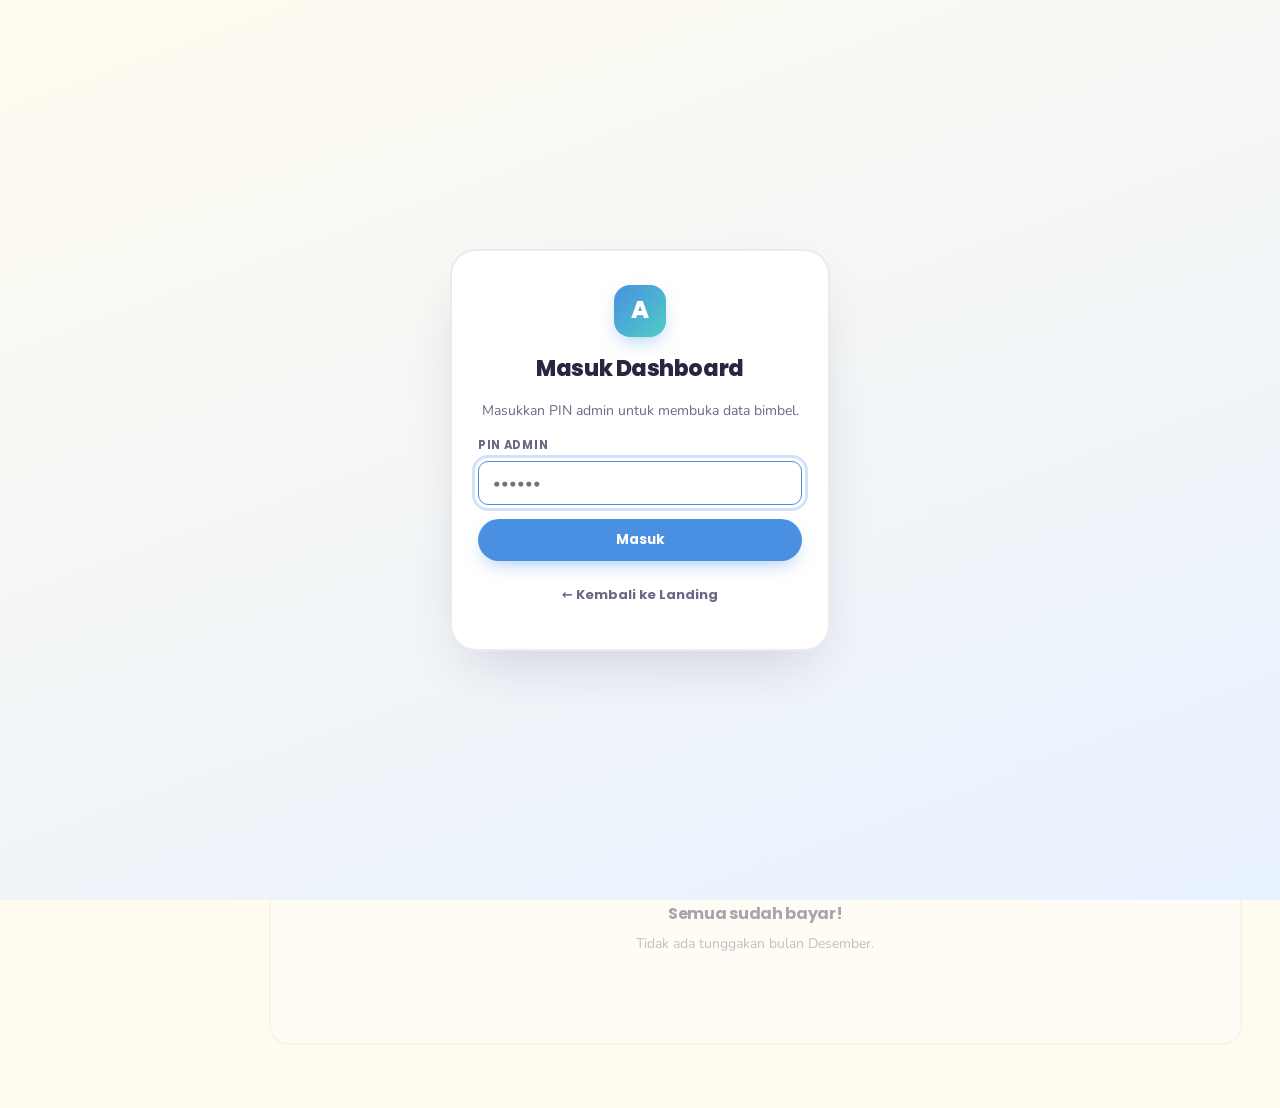
==== dashboard.html @ 41d369d8 "Add files via upload" ====
<!DOCTYPE html>
<html lang="id">
<head>
<meta charset="UTF-8">
<meta name="viewport" content="width=device-width, initial-scale=1.0, viewport-fit=cover">
<meta name="theme-color" content="#FFFBEF">
<title>Dashboard — Alief Bimbel</title>
<link rel="preconnect" href="https://fonts.googleapis.com">
<link rel="preconnect" href="https://fonts.gstatic.com" crossorigin>
<link href="https://fonts.googleapis.com/css2?family=Poppins:wght@500;600;700;800&family=Nunito:wght@400;500;600;700;800&display=swap" rel="stylesheet">
<style>
*{margin:0;padding:0;box-sizing:border-box}
:root{
  --bg:#FFFBEF;--ink:#2A2540;--muted:#6E6685;--line:rgba(42,37,64,.09);
  --blue:#4A90E2;--blue-deep:#2563EB;--blue-soft:#DBEAFE;
  --yellow:#FFC93C;--yellow-soft:#FFF3C4;
  --coral:#FF7A7A;--coral-soft:#FFE0E0;
  --mint:#4ECDC4;--mint-soft:#D4F5F1;
  --lavender:#B8A4E8;--lavender-soft:#EDE5FB;
  --danger:#E53E3E;--danger-soft:#FED7D7;
  --heading:'Poppins',system-ui,sans-serif;--body:'Nunito',system-ui,sans-serif;
  --shadow-sm:0 2px 8px rgba(42,37,64,.05);
  --shadow-md:0 8px 24px -8px rgba(42,37,64,.12);
  --shadow-lg:0 24px 60px -20px rgba(42,37,64,.2);
  --ease:cubic-bezier(.34,1.56,.64,1);
}
html,body{height:100%}
body{
  background:var(--bg);color:var(--ink);
  font-family:var(--body);font-size:15px;line-height:1.6;
  -webkit-font-smoothing:antialiased;
}
h1,h2,h3,h4{font-family:var(--heading);letter-spacing:-.02em}
button{font-family:inherit;cursor:pointer;border:none;background:none;color:inherit}
input,select,textarea{font-family:inherit}

/* ===== LAYOUT ===== */
.app{display:grid;grid-template-columns:240px 1fr;min-height:100vh}

/* ===== SIDEBAR ===== */
.sidebar{
  background:#fff;border-right:1px solid var(--line);
  padding:24px 0;position:sticky;top:0;height:100vh;overflow-y:auto;
  display:flex;flex-direction:column;
}
.sb-brand{
  padding:0 20px 24px;border-bottom:1px solid var(--line);margin-bottom:16px;
  display:flex;align-items:center;gap:10px;
}
.sb-logo{
  width:36px;height:36px;border-radius:12px;
  background:linear-gradient(135deg,var(--blue),var(--mint));
  color:#fff;display:grid;place-items:center;
  font-family:var(--heading);font-weight:800;font-size:18px;
  box-shadow:0 8px 20px -6px rgba(74,144,226,.5);
}
.sb-brand-text{font-family:var(--heading);font-weight:800;font-size:16px}
.sb-brand-sub{font-size:11.5px;color:var(--muted);font-weight:600;margin-top:2px}
.sb-nav{flex:1;padding:0 12px}
.sb-link{
  display:flex;align-items:center;gap:12px;
  padding:11px 14px;border-radius:12px;
  font-family:var(--heading);font-weight:600;font-size:14px;
  color:var(--muted);margin-bottom:4px;
  transition:background .2s, color .2s, transform .2s var(--ease);
}
.sb-link:hover{background:var(--blue-soft);color:var(--blue-deep);transform:translateX(2px)}
.sb-link.on{background:var(--blue);color:#fff;box-shadow:0 8px 20px -8px rgba(74,144,226,.6)}
.sb-link .ic{font-size:18px;width:22px;text-align:center}
.sb-footer{padding:16px 20px 0;border-top:1px solid var(--line);margin-top:16px}
.sb-back{
  display:flex;align-items:center;gap:8px;
  font-family:var(--heading);font-weight:700;font-size:13px;
  color:var(--muted);padding:10px 12px;border-radius:10px;
  transition:background .2s, color .2s;
}
.sb-back:hover{background:var(--coral-soft);color:var(--coral)}

/* ===== MAIN ===== */
.main{padding:28px 32px;max-width:1400px}
.topbar{
  display:flex;justify-content:space-between;align-items:flex-start;
  gap:20px;margin-bottom:28px;flex-wrap:wrap;
}
.topbar h1{
  font-family:var(--heading);font-weight:800;
  font-size:26px;letter-spacing:-.03em;margin-bottom:4px;
}
.topbar .sub{color:var(--muted);font-size:14px;font-weight:600}
.topbar-actions{display:flex;gap:10px;flex-wrap:wrap}

/* ===== BUTTONS ===== */
.btn{
  display:inline-flex;align-items:center;gap:8px;
  padding:11px 20px;border-radius:100px;
  font-family:var(--heading);font-size:13.5px;font-weight:700;
  transition:transform .25s var(--ease), box-shadow .25s, background .2s;
  white-space:nowrap;
}
.btn-primary{background:var(--blue);color:#fff;box-shadow:0 8px 20px -8px rgba(74,144,226,.6)}
.btn-primary:hover{transform:translate3d(0,-2px,0);box-shadow:0 14px 28px -12px rgba(74,144,226,.7)}
.btn-yellow{background:var(--yellow);color:var(--ink);box-shadow:0 8px 20px -8px rgba(255,201,60,.6)}
.btn-yellow:hover{transform:translate3d(0,-2px,0)}
.btn-ghost{background:#fff;color:var(--ink);border:1.5px solid var(--line)}
.btn-ghost:hover{border-color:var(--blue);color:var(--blue-deep)}
.btn-danger{background:#fff;color:var(--danger);border:1.5px solid var(--danger-soft)}
.btn-danger:hover{background:var(--danger);color:#fff;border-color:var(--danger)}
.btn-sm{padding:7px 14px;font-size:12.5px;border-radius:100px}

/* ===== STAT CARDS ===== */
.stats{
  display:grid;grid-template-columns:repeat(4,1fr);gap:16px;
  margin-bottom:28px;
}
.stat{
  background:#fff;border:2px solid var(--line);
  border-radius:20px;padding:20px 22px;
  transition:transform .3s var(--ease), box-shadow .3s, border-color .3s;
  position:relative;overflow:hidden;
}
.stat:hover{transform:translateY(-4px);box-shadow:var(--shadow-md)}
.stat:nth-child(1):hover{border-color:var(--blue)}
.stat:nth-child(2):hover{border-color:var(--yellow)}
.stat:nth-child(3):hover{border-color:var(--mint)}
.stat:nth-child(4):hover{border-color:var(--coral)}
.stat .lbl{
  font-family:var(--heading);font-size:11.5px;font-weight:700;
  letter-spacing:.08em;text-transform:uppercase;
  color:var(--muted);margin-bottom:8px;
}
.stat .val{
  font-family:var(--heading);font-weight:800;
  font-size:30px;letter-spacing:-.03em;line-height:1;
  color:var(--ink);
}
.stat .val small{font-size:14px;font-weight:700;color:var(--muted);margin-left:2px}
.stat .ic{
  position:absolute;top:16px;right:18px;
  width:38px;height:38px;border-radius:12px;
  display:grid;place-items:center;font-size:18px;
}
.stat:nth-child(1) .ic{background:var(--blue-soft);color:var(--blue-deep)}
.stat:nth-child(2) .ic{background:var(--yellow-soft);color:#7A5A00}
.stat:nth-child(3) .ic{background:var(--mint-soft);color:#0F766E}
.stat:nth-child(4) .ic{background:var(--coral-soft);color:#B22B2B}

/* ===== PANEL ===== */
.panel{
  background:#fff;border:2px solid var(--line);
  border-radius:20px;padding:24px;
  margin-bottom:24px;
}
.panel-head{
  display:flex;justify-content:space-between;align-items:center;
  gap:16px;margin-bottom:20px;flex-wrap:wrap;
}
.panel-head h2{
  font-family:var(--heading);font-weight:800;
  font-size:18px;letter-spacing:-.02em;
}
.panel-head .sub{font-size:13.5px;color:var(--muted);margin-top:2px;font-weight:600}

/* ===== TABLE ===== */
.tbl{width:100%;border-collapse:collapse;font-size:14px}
.tbl th{
  text-align:left;font-family:var(--heading);font-weight:700;
  font-size:11.5px;letter-spacing:.08em;text-transform:uppercase;
  color:var(--muted);padding:12px 12px;border-bottom:2px solid var(--line);
  white-space:nowrap;
}
.tbl td{
  padding:14px 12px;border-bottom:1px solid var(--line);
  vertical-align:middle;
}
.tbl tr:last-child td{border-bottom:0}
.tbl tr:hover td{background:rgba(74,144,226,.03)}
.tbl .name{font-family:var(--heading);font-weight:700}
.tbl .meta{font-size:12.5px;color:var(--muted);margin-top:2px;font-weight:600}

/* ===== BADGE ===== */
.badge{
  display:inline-flex;align-items:center;gap:5px;
  padding:4px 11px;border-radius:100px;
  font-family:var(--heading);font-size:11px;font-weight:700;
  letter-spacing:.03em;
}
.badge-green{background:#DCFCE7;color:#166534}
.badge-red{background:var(--danger-soft);color:#991B1B}
.badge-yellow{background:var(--yellow-soft);color:#7A5A00}
.badge-blue{background:var(--blue-soft);color:var(--blue-deep)}
.badge-gray{background:#F1F5F9;color:#475569}

/* ===== FORM ===== */
.form-row{
  display:grid;grid-template-columns:repeat(2,1fr);gap:16px;
  margin-bottom:16px;
}
.form-row.full{grid-template-columns:1fr}
.form-row.three{grid-template-columns:repeat(3,1fr)}
.field{display:flex;flex-direction:column;gap:6px}
.field label{
  font-family:var(--heading);font-size:11.5px;font-weight:700;
  letter-spacing:.06em;text-transform:uppercase;color:var(--muted);
}
.field input,.field select,.field textarea{
  padding:11px 14px;border:1.5px solid var(--line);border-radius:10px;
  background:var(--bg);color:var(--ink);font-size:14.5px;
  outline:none;transition:border-color .2s, background .2s;
}
.field input:focus,.field select:focus,.field textarea:focus{
  border-color:var(--blue);background:#fff;
}
.field textarea{min-height:70px;resize:vertical;line-height:1.55}

.form-actions{
  display:flex;gap:10px;justify-content:flex-end;
  padding-top:16px;border-top:1px solid var(--line);margin-top:8px;
}

/* ===== EMPTY ===== */
.empty{
  text-align:center;padding:48px 20px;color:var(--muted);
}
.empty .ic{font-size:48px;margin-bottom:12px;opacity:.5}
.empty h3{font-family:var(--heading);font-size:16px;color:var(--ink);margin-bottom:6px}
.empty p{font-size:14px;margin-bottom:16px}

/* ===== MODAL ===== */
.modal-ov{
  position:fixed;inset:0;z-index:100;
  background:rgba(42,37,64,.5);backdrop-filter:blur(6px);
  display:none;align-items:center;justify-content:center;
  padding:20px;overflow-y:auto;
}
.modal-ov.show{display:flex}
.modal{
  background:#fff;border-radius:24px;padding:32px;
  max-width:560px;width:100%;max-height:90vh;overflow-y:auto;
  box-shadow:var(--shadow-lg);
  animation:modalIn .35s var(--ease);
  position:relative;
}
@keyframes modalIn{
  from{opacity:0;transform:translateY(20px) scale(.97)}
  to{opacity:1;transform:translateY(0) scale(1)}
}
.modal-close{
  position:absolute;top:16px;right:16px;
  width:36px;height:36px;border-radius:50%;
  background:var(--bg);color:var(--ink);
  display:grid;place-items:center;font-size:16px;
  transition:background .2s, transform .25s var(--ease);
}
.modal-close:hover{background:var(--coral-soft);color:var(--coral);transform:rotate(90deg)}
.modal h2{
  font-family:var(--heading);font-weight:800;
  font-size:22px;letter-spacing:-.02em;margin-bottom:6px;
}
.modal .sub{color:var(--muted);font-size:14px;margin-bottom:22px}

/* ===== TOAST ===== */
.toast{
  position:fixed;bottom:24px;left:50%;
  transform:translateX(-50%) translateY(120px);
  background:var(--ink);color:#fff;
  padding:14px 24px;border-radius:100px;
  font-family:var(--heading);font-weight:700;font-size:14px;
  box-shadow:0 20px 50px -12px rgba(0,0,0,.3);
  opacity:0;transition:all .35s var(--ease);
  z-index:9999;pointer-events:none;max-width:calc(100vw - 40px);text-align:center;
}
.toast.show{transform:translateX(-50%) translateY(0);opacity:1}

/* ===== TABS (sub-nav dalam dashboard) ===== */
.subtabs{
  display:flex;gap:6px;margin-bottom:20px;flex-wrap:wrap;
}
.subtab{
  padding:9px 18px;border-radius:100px;
  font-family:var(--heading);font-weight:700;font-size:13.5px;
  color:var(--muted);background:#fff;border:1.5px solid var(--line);
  transition:all .2s;
}
.subtab:hover{border-color:var(--blue);color:var(--blue-deep)}
.subtab.on{background:var(--blue);color:#fff;border-color:var(--blue)}


/* =========================================================
   RESPONSIVE, LAYOUT & POLISH
   ========================================================= */
:root{--ui-ease:cubic-bezier(.22,1,.36,1);--ui-spring:cubic-bezier(.34,1.56,.64,1)}
html{scroll-behavior:smooth}
body{overflow-x:hidden}
button,a{-webkit-tap-highlight-color:transparent}
button:focus-visible,a:focus-visible,input:focus-visible,select:focus-visible,textarea:focus-visible{
  outline:3px solid rgba(74,144,226,.25);outline-offset:3px;
}
.app{min-height:100vh;min-height:100dvh}
.main{min-width:0;width:100%;max-width:1400px;margin:0 auto}
.loading .main{opacity:.4;pointer-events:none;transition:opacity .2s}

/* tombol: isi selalu di tengah */
.btn{justify-content:center;text-align:center;position:relative;overflow:hidden;isolation:isolate}
.btn:active{transform:translateY(1px) scale(.985)!important}
.btn[disabled]{opacity:.6;pointer-events:none}
.btn-ghost.on{background:var(--blue);border-color:var(--blue);color:#fff}

/* sidebar */
.sb-link{width:100%;text-align:left;position:relative}
.sb-link.on:hover{transform:none}
.sb-footer{display:grid;gap:4px}
.sb-back,.sb-out{width:100%;text-align:left;text-decoration:none}
.sb-back{color:var(--muted)}
.sb-out{
  display:flex;align-items:center;gap:8px;
  font-family:var(--heading);font-weight:700;font-size:13px;
  color:var(--muted);padding:10px 12px;border-radius:10px;
  transition:background .2s,color .2s;
}
.sb-out:hover{background:var(--danger-soft);color:var(--danger)}
.sync{
  display:flex;align-items:center;gap:8px;padding:8px 12px;
  font-size:12px;font-weight:700;color:var(--muted);
}
.sync i{width:8px;height:8px;border-radius:50%;background:#94A3B8;flex-shrink:0}
.sync.ok i{background:#22C55E}
.sync.busy i{background:var(--yellow);animation:blink 1s ease-in-out infinite}
.sync.err i{background:var(--danger)}
@keyframes blink{50%{opacity:.35}}

/* top bar mobile + burger */
.mtop,.sb-ov{display:none}
.burger{
  width:44px;height:44px;border-radius:14px;background:#fff;
  border:1.5px solid var(--line);box-shadow:var(--shadow-sm);
  display:flex;flex-direction:column;align-items:center;justify-content:center;gap:5px;flex-shrink:0;
}
.burger span{
  display:block;width:20px;height:2.5px;border-radius:2px;background:var(--ink);
  transition:transform .3s var(--ui-ease),opacity .2s;
}
.nav-open .burger span:nth-child(1){transform:translateY(7.5px) rotate(45deg)}
.nav-open .burger span:nth-child(2){opacity:0}
.nav-open .burger span:nth-child(3){transform:translateY(-7.5px) rotate(-45deg)}
.mtop-brand{display:flex;align-items:center;gap:10px;font-family:var(--heading);font-weight:800;font-size:16px}

/* stat & panel */
.stat,.panel{position:relative}
.stat .val{white-space:nowrap}
.view{animation:viewIn .3s var(--ui-ease)}
@keyframes viewIn{from{opacity:0;transform:translateY(8px)}to{opacity:1;transform:none}}

/* item (kartu daftar) */
.item{
  padding:14px 16px;border-radius:14px;background:var(--bg);
  border:1.5px solid var(--line);margin-bottom:10px;
  display:flex;justify-content:space-between;align-items:center;gap:12px;flex-wrap:wrap;
}
.item:last-child{margin-bottom:0}
.item-title{font-family:var(--heading);font-weight:700;font-size:15px}
.item-meta{font-size:12.5px;color:var(--muted);margin-top:2px;font-weight:600}
.item-act{display:flex;gap:8px;align-items:center;justify-content:center;flex-wrap:wrap}

/* jadwal per hari */
.day{margin-bottom:28px}
.day:last-child{margin-bottom:0}
.day-head{
  display:flex;align-items:center;gap:10px;flex-wrap:wrap;
  margin-bottom:14px;padding-bottom:10px;border-bottom:2px dashed var(--line);
}
.day-name{font-family:var(--heading);font-weight:800;font-size:17px;letter-spacing:-.02em}
.day.today .day-name{color:var(--blue-deep)}
.jd-grid{display:grid;grid-template-columns:repeat(auto-fill,minmax(270px,1fr));gap:14px}
.jd-card{
  background:var(--bg);border:1.5px solid var(--line);border-radius:18px;padding:16px;
  display:flex;flex-direction:column;gap:12px;
  transition:transform .25s var(--ui-spring),box-shadow .25s,border-color .25s;
}
.jd-card:hover{transform:translateY(-3px);box-shadow:var(--shadow-md);border-color:rgba(74,144,226,.4)}
.jd-top{display:flex;justify-content:space-between;align-items:center;gap:8px}
.jd-time{font-family:var(--heading);font-weight:800;font-size:19px;letter-spacing:-.02em;line-height:1.1}
.jd-time small{display:block;font-size:11.5px;font-weight:700;color:var(--muted);letter-spacing:0;margin-top:3px}
.jd-mapel{font-family:var(--heading);font-weight:700;font-size:16px;line-height:1.3}
.jd-info{display:grid;gap:4px;font-size:13px;color:var(--muted);font-weight:600}
.jd-note{font-size:12.5px;color:var(--muted);background:#fff;border-radius:10px;padding:8px 10px;border:1px dashed var(--line)}
.jd-act{
  display:flex;justify-content:center;gap:8px;
  padding-top:12px;border-top:1px solid var(--line);margin-top:auto;
}
.jd-act .btn{flex:1;max-width:150px}

/* tabel */
.tbl-wrap{overflow-x:auto}
.tbl td.act{text-align:center}
.tbl th.act{text-align:center}
.row-act{display:flex;gap:8px;justify-content:center;flex-wrap:wrap}
.tbl tr{transition:background .2s}

/* absensi */
.abs-actions{display:grid;grid-template-columns:repeat(auto-fit,minmax(78px,1fr));gap:8px}
.abs-actions .btn{width:100%}
.abs-date{max-width:320px}

/* lock */
.lock{
  position:fixed;inset:0;z-index:300;display:none;
  align-items:center;justify-content:center;padding:20px;
  background:linear-gradient(160deg,#FFFBEF,#E8F1FF);
}
.lock.show{display:flex}
.lock-card{
  width:100%;max-width:380px;background:#fff;border-radius:26px;
  padding:34px 26px;box-shadow:var(--shadow-lg);border:2px solid var(--line);
  display:grid;gap:14px;justify-items:center;text-align:center;
}
.lock-card .sb-logo{width:52px;height:52px;border-radius:16px;font-size:24px}
.lock-card h2{font-size:22px;font-weight:800}
.lock-card .sub{color:var(--muted);font-size:14px;margin:0}
.lock-card .sub.err{color:var(--danger);font-weight:700}
.lock-card .field{width:100%;text-align:left}
.lock-card .btn{width:100%}
.lock-card .sb-back{justify-content:center}

@media (min-width:901px){
  .app{grid-template-columns:clamp(220px,18vw,260px) minmax(0,1fr)}
  .main{padding:clamp(24px,3vw,40px)}
  .topbar{align-items:center}
}
@media (min-width:901px) and (max-width:1180px){
  .stats{grid-template-columns:repeat(2,minmax(0,1fr))}
}

/* ---- tablet & HP: sidebar jadi drawer ---- */
@media (max-width:900px){
  body{font-size:14px}
  .app{grid-template-columns:1fr}
  .mtop{
    display:flex;position:fixed;top:0;left:0;right:0;z-index:60;height:62px;
    padding:0 14px;align-items:center;justify-content:space-between;gap:12px;
    background:rgba(255,251,239,.92);backdrop-filter:blur(12px);-webkit-backdrop-filter:blur(12px);
    border-bottom:1px solid var(--line);
  }
  .sidebar{
    position:fixed;top:0;left:0;bottom:0;right:auto;
    width:min(290px,84vw);height:100vh;height:100dvh;z-index:80;
    padding:22px 0;border-right:0;border-top:0;flex-direction:column;overflow-y:auto;
    transform:translateX(-104%);transition:transform .35s var(--ui-ease),box-shadow .35s;
  }
  .nav-open .sidebar{transform:none;box-shadow:24px 0 60px -20px rgba(42,37,64,.35)}
  .sb-ov{
    display:block;position:fixed;inset:0;z-index:70;
    background:rgba(42,37,64,.45);backdrop-filter:blur(3px);-webkit-backdrop-filter:blur(3px);
    opacity:0;pointer-events:none;transition:opacity .3s;
  }
  .nav-open .sb-ov{opacity:1;pointer-events:auto}
  .nav-open{overflow:hidden}
  .sb-link{padding:13px 14px}
  .main{padding:78px 14px 36px}
  .topbar{flex-direction:column;align-items:stretch;gap:14px;margin-bottom:20px}
  .topbar h1{font-size:23px}
  .topbar-actions{width:100%}
  .topbar-actions .btn{width:100%;padding:13px 20px}
  .stats{grid-template-columns:repeat(2,minmax(0,1fr));gap:10px;margin-bottom:18px}
  .stat{padding:16px;border-radius:17px}
  .stat .val{font-size:23px}
  .stat .ic{width:32px;height:32px;font-size:16px;top:12px;right:12px}
  .panel{padding:18px;border-radius:18px;margin-bottom:16px}
  .panel-head{margin-bottom:14px}
  .toast{bottom:18px}
}

/* ---- HP: tabel jadi kartu ---- */
@media (max-width:760px){
  .tbl-wrap{overflow:visible}
  .tbl,.tbl tbody,.tbl tr,.tbl td{display:block;width:100%}
  .tbl thead{display:none}
  .tbl tr{
    background:var(--bg);border:1.5px solid var(--line);
    border-radius:16px;padding:12px 14px;margin-bottom:12px;
  }
  .tbl tr:last-child{margin-bottom:0}
  .tbl tr:hover td{background:none}
  .tbl td{
    border:0!important;padding:6px 0;
    display:flex;justify-content:space-between;align-items:center;gap:14px;text-align:right;
  }
  .tbl td::before{
    content:attr(data-label);flex-shrink:0;text-align:left;
    font-family:var(--heading);font-size:11px;font-weight:700;
    letter-spacing:.06em;text-transform:uppercase;color:var(--muted);
  }
  .tbl td.nm{display:block;text-align:left;padding-bottom:8px;margin-bottom:4px;border-bottom:1px dashed var(--line)!important}
  .tbl td.nm::before,.tbl td.act::before{display:none}
  .tbl td.act{display:block;padding-top:12px;margin-top:6px;border-top:1px solid var(--line)!important}
  .row-act .btn{flex:1;min-width:0}
  .item{flex-direction:column;align-items:stretch;text-align:center}
  .item-act{justify-content:center}
  .item-act .btn{flex:1}
  .abs-date{max-width:none}
}

@media (max-width:760px){.ortu{text-align:right}}
/* ---- form & modal di HP ---- */
@media (max-width:600px){
  .form-row,.form-row.three{grid-template-columns:1fr}
  .field input,.field select,.field textarea{font-size:16px}
  .modal-ov{padding:0;align-items:flex-end}
  .modal{
    max-width:none;border-radius:24px 24px 0 0;
    max-height:92vh;max-height:92dvh;padding:26px 18px 22px;
    animation:sheetIn .35s var(--ui-ease);
  }
  .modal h2{padding-right:44px}
  .form-actions{flex-direction:column-reverse}
  .form-actions .btn{width:100%}
}
@keyframes sheetIn{from{transform:translateY(60px);opacity:0}to{transform:none;opacity:1}}

@media (max-width:520px){
  .main{padding-left:12px;padding-right:12px}
  .topbar h1{font-size:21px}
  .stats{gap:8px}
  .stat{padding:14px 12px;border-radius:15px}
  .stat .lbl{font-size:9.5px;padding-right:30px}
  .stat .val{font-size:20px}
  .stat .ic{width:29px;height:29px;right:9px;top:9px;font-size:14px}
  .panel{padding:14px;border-radius:16px}
  .jd-grid{grid-template-columns:1fr}
}
@media (prefers-reduced-motion:reduce){
  html{scroll-behavior:auto}
  *,*::before,*::after{animation-duration:.001ms!important;animation-iteration-count:1!important;transition-duration:.001ms!important}
}
</style>
</head>
<body class="loading">

<!-- TOP BAR (HP / tablet) -->
<header class="mtop">
  <button class="burger" id="burger" type="button" aria-label="Buka menu" aria-expanded="false" aria-controls="sidebar"><span></span><span></span><span></span></button>
  <div class="mtop-brand"><div class="sb-logo">A</div><span id="mtopTitle">Ringkasan</span></div>
  <div class="sync" id="syncMobile" title="Status server"><i></i></div>
</header>
<div class="sb-ov" id="sbOv"></div>

<div class="app">

  <!-- SIDEBAR -->
  <aside class="sidebar" id="sidebar">
    <div class="sb-brand">
      <div class="sb-logo">A</div>
      <div>
        <div class="sb-brand-text">Alief Bimbel</div>
        <div class="sb-brand-sub">Panel Pengelola</div>
      </div>
    </div>
    <nav class="sb-nav">
      <button class="sb-link on" type="button" data-view="overview"><span class="ic">📊</span><span>Ringkasan</span></button>
      <button class="sb-link" type="button" data-view="jadwal"><span class="ic">📅</span><span>Jadwal</span></button>
      <button class="sb-link" type="button" data-view="siswa"><span class="ic">👥</span><span>Siswa</span></button>
      <button class="sb-link" type="button" data-view="guru"><span class="ic">👨‍🏫</span><span>Guru</span></button>
      <button class="sb-link" type="button" data-view="bayar"><span class="ic">💰</span><span>Pembayaran</span></button>
      <button class="sb-link" type="button" data-view="absen"><span class="ic">✅</span><span>Absensi Guru</span></button>
    </nav>
    <div class="sb-footer">
      <div class="sync" id="syncDesk"><i></i><span>Menghubungkan…</span></div>
      <a href="index.html" class="sb-back"><span>←</span> Kembali ke Landing</a>
      <button class="sb-out" type="button" id="btnLogout"><span>⎋</span> Keluar</button>
    </div>
  </aside>

  <!-- MAIN -->
  <main class="main">

    <!-- VIEW: OVERVIEW -->
    <section id="view-overview" class="view">
      <div class="topbar">
        <div>
          <h1>Ringkasan</h1>
          <p class="sub">Pantau aktivitas bimbel hari ini</p>
        </div>
      </div>

      <div class="stats">
        <div class="stat">
          <div class="lbl">Siswa Aktif</div>
          <div class="val" id="ovSiswa">0</div>
          <div class="ic">👥</div>
        </div>
        <div class="stat">
          <div class="lbl">Guru Mengajar</div>
          <div class="val" id="ovGuru">0</div>
          <div class="ic">👨‍🏫</div>
        </div>
        <div class="stat">
          <div class="lbl">Jadwal Minggu Ini</div>
          <div class="val" id="ovJadwal">0</div>
          <div class="ic">📅</div>
        </div>
        <div class="stat">
          <div class="lbl">Pemasukan Bulan Ini</div>
          <div class="val" id="ovBayar">Rp 0</div>
          <div class="ic">💰</div>
        </div>
      </div>

      <div class="panel">
        <div class="panel-head">
          <div>
            <h2>Jadwal Hari Ini</h2>
            <div class="sub" id="todayLabel">—</div>
          </div>
        </div>
        <div id="todayList"></div>
      </div>

      <div class="panel">
        <div class="panel-head">
          <div>
            <h2>Belum Bayar Bulan Ini</h2>
            <div class="sub">Siswa yang perlu diingatkan</div>
          </div>
        </div>
        <div id="unpaidList"></div>
      </div>
    </section>

    <!-- VIEW: JADWAL -->
    <section id="view-jadwal" class="view" style="display:none">
      <div class="topbar">
        <div>
          <h1>Jadwal Mengajar</h1>
          <p class="sub">Urut per hari, Senin sampai Minggu</p>
        </div>
        <div class="topbar-actions">
          <button class="btn btn-primary" type="button" onclick="openJadwalForm()">+ Tambah Jadwal</button>
        </div>
      </div>
      <div class="panel">
        <div id="jadwalList"></div>
      </div>
    </section>

    <!-- VIEW: SISWA -->
    <section id="view-siswa" class="view" style="display:none">
      <div class="topbar">
        <div>
          <h1>Siswa</h1>
          <p class="sub">Daftar siswa yang terdaftar</p>
        </div>
        <div class="topbar-actions">
          <button class="btn btn-primary" type="button" onclick="openSiswaForm()">+ Tambah Siswa</button>
        </div>
      </div>
      <div class="panel">
        <div id="siswaList"></div>
      </div>
    </section>

    <!-- VIEW: GURU -->
    <section id="view-guru" class="view" style="display:none">
      <div class="topbar">
        <div>
          <h1>Guru / Tutor</h1>
          <p class="sub">Daftar pengajar Alief Bimbel</p>
        </div>
        <div class="topbar-actions">
          <button class="btn btn-primary" type="button" onclick="openGuruForm()">+ Tambah Guru</button>
        </div>
      </div>
      <div class="panel">
        <div id="guruList"></div>
      </div>
    </section>

    <!-- VIEW: PEMBAYARAN -->
    <section id="view-bayar" class="view" style="display:none">
      <div class="topbar">
        <div>
          <h1>Pembayaran</h1>
          <p class="sub">Catat pembayaran bulanan siswa</p>
        </div>
        <div class="topbar-actions">
          <button class="btn btn-primary" type="button" onclick="openBayarForm()">+ Catat Pembayaran</button>
        </div>
      </div>
      <div class="panel">
        <div class="subtabs" id="bayarTabs">
          <button class="subtab on" type="button" data-filter="all">Semua</button>
          <button class="subtab" type="button" data-filter="paid">Lunas</button>
          <button class="subtab" type="button" data-filter="unpaid">Belum Bayar</button>
        </div>
        <div id="bayarList"></div>
      </div>
    </section>

    <!-- VIEW: ABSENSI -->
    <section id="view-absen" class="view" style="display:none">
      <div class="topbar">
        <div>
          <h1>Absensi Guru</h1>
          <p class="sub">Catat kehadiran guru per sesi</p>
        </div>
      </div>
      <div class="panel">
        <div class="field abs-date">
          <label for="absenTanggal">Pilih Tanggal</label>
          <input type="date" id="absenTanggal" onchange="renderAbsensi()">
        </div>
      </div>
      <div class="panel">
        <div id="absenList"></div>
      </div>
    </section>

  </main>
</div>

<!-- MODAL JADWAL -->
<div class="modal-ov" id="modalJadwal" onclick="if(event.target===this)closeModal('modalJadwal')">
  <div class="modal">
    <button class="modal-close" type="button" onclick="closeModal('modalJadwal')">✕</button>
    <h2 id="jdlTitle">Tambah Jadwal</h2>
    <p class="sub">Isi detail jadwal mengajar</p>
    <input type="hidden" id="jdlId">
    <div class="form-row">
      <div class="field">
        <label>Hari</label>
        <select id="jdlHari">
          <option>Senin</option><option>Selasa</option><option>Rabu</option>
          <option>Kamis</option><option>Jumat</option><option>Sabtu</option><option>Minggu</option>
        </select>
      </div>
      <div class="field">
        <label>Jam Mulai</label>
        <input type="time" id="jdlJam" value="14:00">
      </div>
    </div>
    <div class="form-row">
      <div class="field">
        <label>Durasi (menit)</label>
        <input type="number" id="jdlDurasi" value="90" min="30" step="15">
      </div>
      <div class="field">
        <label>Mata Pelajaran</label>
        <input type="text" id="jdlMapel" placeholder="Contoh: Matematika">
      </div>
    </div>
    <div class="form-row">
      <div class="field">
        <label>Kelas / Program</label>
        <select id="jdlKelas">
          <option value="">— Pilih Kelas —</option>
          <option>SD Kelas 1-3</option>
          <option>SD Kelas 4-6</option>
          <option>SMP Kelas 7</option>
          <option>SMP Kelas 8</option>
          <option>SMP Kelas 9</option>
          <option>SMA Kelas 10</option>
          <option>SMA Kelas 11</option>
          <option>SMA Kelas 12</option>
        </select>
      </div>
      <div class="field">
        <label>Guru Pengajar</label>
        <select id="jdlGuru"><option value="">— Pilih Guru —</option></select>
      </div>
    </div>
    <div class="form-row full">
      <div class="field">
        <label>Catatan (opsional)</label>
        <textarea id="jdlCatatan" placeholder="Contoh: bawa buku paket halaman 45"></textarea>
      </div>
    </div>
    <div class="form-actions">
      <button class="btn btn-ghost" type="button" onclick="closeModal('modalJadwal')">Batal</button>
      <button class="btn btn-primary" type="button" onclick="saveJadwal()">Simpan</button>
    </div>
  </div>
</div>

<!-- MODAL SISWA -->
<div class="modal-ov" id="modalSiswa" onclick="if(event.target===this)closeModal('modalSiswa')">
  <div class="modal">
    <button class="modal-close" type="button" onclick="closeModal('modalSiswa')">✕</button>
    <h2 id="swTitle">Tambah Siswa</h2>
    <p class="sub">Data siswa baru</p>
    <input type="hidden" id="swId">
    <div class="form-row">
      <div class="field">
        <label>Nama Siswa</label>
        <input type="text" id="swNama" placeholder="Nama lengkap">
      </div>
      <div class="field">
        <label>Kelas</label>
        <select id="swKelas">
          <option>SD Kelas 1-3</option>
          <option>SD Kelas 4-6</option>
          <option>SMP Kelas 7</option>
          <option>SMP Kelas 8</option>
          <option>SMP Kelas 9</option>
          <option>SMA Kelas 10</option>
          <option>SMA Kelas 11</option>
          <option>SMA Kelas 12</option>
        </select>
      </div>
    </div>
    <div class="form-row">
      <div class="field">
        <label>Nama Orang Tua</label>
        <input type="text" id="swOrtu" placeholder="Nama ayah/ibu">
      </div>
      <div class="field">
        <label>WhatsApp Orang Tua</label>
        <input type="tel" id="swWa" placeholder="08xxxxxxxxxx">
      </div>
    </div>
    <div class="form-row">
      <div class="field">
        <label>Program</label>
        <select id="swProgram">
          <option>Reguler</option>
          <option>Intensif</option>
          <option>Privat</option>
        </select>
      </div>
      <div class="field">
        <label>Iuran / Bulan (Rp)</label>
        <input type="number" id="swIuran" value="450000" step="50000">
      </div>
    </div>
    <div class="form-row full">
      <div class="field">
        <label>Catatan (opsional)</label>
        <textarea id="swCatatan" placeholder="Contoh: lemah di perkalian"></textarea>
      </div>
    </div>
    <div class="form-actions">
      <button class="btn btn-ghost" type="button" onclick="closeModal('modalSiswa')">Batal</button>
      <button class="btn btn-primary" type="button" onclick="saveSiswa()">Simpan</button>
    </div>
  </div>
</div>

<!-- MODAL GURU -->
<div class="modal-ov" id="modalGuru" onclick="if(event.target===this)closeModal('modalGuru')">
  <div class="modal">
    <button class="modal-close" type="button" onclick="closeModal('modalGuru')">✕</button>
    <h2 id="grTitle">Tambah Guru</h2>
    <p class="sub">Data pengajar</p>
    <input type="hidden" id="grId">
    <div class="form-row">
      <div class="field">
        <label>Nama Guru</label>
        <input type="text" id="grNama" placeholder="Nama lengkap">
      </div>
      <div class="field">
        <label>WhatsApp</label>
        <input type="tel" id="grWa" placeholder="08xxxxxxxxxx">
      </div>
    </div>
    <div class="form-row">
      <div class="field">
        <label>Mata Pelajaran</label>
        <input type="text" id="grMapel" placeholder="Contoh: Matematika, IPA">
      </div>
      <div class="field">
        <label>Status</label>
        <select id="grStatus">
          <option value="aktif">Aktif</option>
          <option value="nonaktif">Nonaktif</option>
        </select>
      </div>
    </div>
    <div class="form-row full">
      <div class="field">
        <label>Alamat (opsional)</label>
        <input type="text" id="grAlamat" placeholder="Alamat domisili">
      </div>
    </div>
    <div class="form-actions">
      <button class="btn btn-ghost" type="button" onclick="closeModal('modalGuru')">Batal</button>
      <button class="btn btn-primary" type="button" onclick="saveGuru()">Simpan</button>
    </div>
  </div>
</div>

<!-- MODAL BAYAR -->
<div class="modal-ov" id="modalBayar" onclick="if(event.target===this)closeModal('modalBayar')">
  <div class="modal">
    <button class="modal-close" type="button" onclick="closeModal('modalBayar')">✕</button>
    <h2 id="byTitle">Catat Pembayaran</h2>
    <p class="sub">Catat pembayaran bulanan siswa</p>
    <input type="hidden" id="byId">
    <div class="form-row">
      <div class="field">
        <label>Siswa</label>
        <select id="bySiswa"><option value="">— Pilih Siswa —</option></select>
      </div>
      <div class="field">
        <label>Bulan</label>
        <select id="byBulan">
          <option>Januari</option><option>Februari</option><option>Maret</option>
          <option>April</option><option>Mei</option><option>Juni</option>
          <option>Juli</option><option>Agustus</option><option>September</option>
          <option>Oktober</option><option>November</option><option>Desember</option>
        </select>
      </div>
    </div>
    <div class="form-row">
      <div class="field">
        <label>Tahun</label>
        <input type="number" id="byTahun" value="2026" min="2024" max="2030">
      </div>
      <div class="field">
        <label>Jumlah (Rp)</label>
        <input type="number" id="byJumlah" value="450000" step="50000">
      </div>
    </div>
    <div class="form-row">
      <div class="field">
        <label>Status</label>
        <select id="byStatus">
          <option value="paid">Lunas</option>
          <option value="unpaid">Belum Bayar</option>
        </select>
      </div>
      <div class="field">
        <label>Metode (opsional)</label>
        <select id="byMetode">
          <option value="">—</option>
          <option>Cash</option>
          <option>Transfer BCA</option>
          <option>GoPay</option>
          <option>OVO</option>
          <option>Dana</option>
          <option>QRIS</option>
        </select>
      </div>
    </div>
    <div class="form-actions">
      <button class="btn btn-ghost" type="button" onclick="closeModal('modalBayar')">Batal</button>
      <button class="btn btn-primary" type="button" onclick="saveBayar()">Simpan</button>
    </div>
  </div>
</div>


<!-- LOCK / PIN -->
<div class="lock" id="lock">
  <form class="lock-card" id="lockForm" autocomplete="off">
    <div class="sb-logo">A</div>
    <h2>Masuk Dashboard</h2>
    <p class="sub" id="lockMsg">Masukkan PIN admin untuk membuka data bimbel.</p>
    <div class="field">
      <label for="lockPin">PIN Admin</label>
      <input type="password" id="lockPin" placeholder="••••••" autocomplete="current-password" required>
    </div>
    <button class="btn btn-primary" type="submit" id="lockBtn">Masuk</button>
    <a href="index.html" class="sb-back">← Kembali ke Landing</a>
  </form>
</div>

<div class="toast" id="toast" role="status" aria-live="polite"></div>

<script>
'use strict';
/* ============================================================
   KONFIGURASI
   ============================================================ */
const API_BASE  = 'https://alief-worker.aliefbimbel.workers.dev';
const PIN_KEY   = 'alief_admin_key';
const CACHE_KEY = 'aliefbimbel_cache_v2';
const OLD_KEY   = 'aliefbimbel_data_v1';      // data lama (versi localStorage)
const VIEW_KEY  = 'alief_view';

const KINDS = ['siswa','guru','jadwal','bayar','absen'];
const URUT_HARI = ['Senin','Selasa','Rabu','Kamis','Jumat','Sabtu','Minggu'];
const NAMA_HARI = ['Minggu','Senin','Selasa','Rabu','Kamis','Jumat','Sabtu'];
const NAMA_BULAN = ['Januari','Februari','Maret','April','Mei','Juni','Juli','Agustus','September','Oktober','November','Desember'];

const $ = id => document.getElementById(id);
const esc = s => String(s ?? '').replace(/[&<>"']/g, c => ({'&':'&amp;','<':'&lt;','>':'&gt;','"':'&quot;',"'":'&#39;'}[c]));
const fmtRp = n => 'Rp ' + Number(n||0).toLocaleString('id-ID');
const fmtShort = n => {
  n = Number(n||0);
  if(n >= 1000000) return 'Rp ' + (n/1000000).toFixed(1).replace('.0','').replace('.',',') + 'jt';
  if(n >= 1000) return 'Rp ' + Math.floor(n/1000) + 'rb';
  return 'Rp ' + n;
};
const lsGet = k => { try{ return localStorage.getItem(k); }catch(e){ return null; } };
const lsSet = (k,v) => { try{ localStorage.setItem(k,v); }catch(e){} };
const lsDel = k => { try{ localStorage.removeItem(k); }catch(e){} };

/* ============================================================
   DATA & API
   ============================================================ */
const emptyDB = () => ({ siswa:[], guru:[], jadwal:[], bayar:[], absen:[] });
function normalize(d){
  const out = emptyDB();
  KINDS.forEach(k => { out[k] = Array.isArray(d?.[k]) ? d[k] : []; });
  return out;
}
let DB = emptyDB();
let adminKey = lsGet(PIN_KEY) || '';
let busy = false;

function uid(kind){
  return kind + '-' + Date.now().toString(36) + Math.random().toString(36).slice(2,6);
}
function cacheDB(){ lsSet(CACHE_KEY, JSON.stringify(DB)); }

async function api(path, opts = {}){
  const ctrl = new AbortController();
  const timer = setTimeout(() => ctrl.abort(), 15000);
  try{
    const res = await fetch(API_BASE + path, {
      ...opts,
      signal: ctrl.signal,
      headers: { 'Content-Type':'application/json', 'X-Admin-Key': adminKey, ...(opts.headers||{}) }
    });
    if(res.status === 401){ const e = new Error('PIN salah'); e.code = 401; throw e; }
    const data = await res.json().catch(() => ({}));
    if(!res.ok){ const e = new Error(data.error || ('Error ' + res.status)); e.code = res.status; throw e; }
    return data;
  }catch(err){
    if(err.name === 'AbortError'){ err.message = 'Server tidak merespons'; }
    throw err;
  }finally{
    clearTimeout(timer);
  }
}

/* status sinkronisasi */
function setSync(state, text){
  const label = text || ({ ok:'Tersimpan di server', busy:'Menyimpan…', err:'Gagal terhubung', load:'Menghubungkan…' }[state] || '');
  ['syncDesk','syncMobile'].forEach(id => {
    const el = $(id); if(!el) return;
    el.className = 'sync ' + (state === 'load' ? 'busy' : state);
    el.title = label;
    const span = el.querySelector('span'); if(span) span.textContent = label;
  });
}

function handleErr(e){
  if(e.code === 401){ showLock('PIN salah atau sudah diganti. Masukkan lagi.'); setSync('err'); return; }
  setSync('err');
  showToast('Gagal: ' + (e.message || 'tidak bisa terhubung ke server'));
}

/* simpan 1 record ke server, lalu perbarui data lokal */
async function save(kind, rec){
  if(busy) return false;
  busy = true; setSync('busy');
  try{
    await api('/api/' + kind + '/' + encodeURIComponent(rec.id), { method:'PUT', body: JSON.stringify(rec) });
    const i = DB[kind].findIndex(x => x.id === rec.id);
    if(i > -1) DB[kind][i] = rec; else DB[kind].push(rec);
    cacheDB(); setSync('ok');
    return true;
  }catch(e){
    handleErr(e); return false;
  }finally{ busy = false; }
}

async function remove(kind, id){
  if(busy) return false;
  busy = true; setSync('busy');
  try{
    await api('/api/' + kind + '/' + encodeURIComponent(id), { method:'DELETE' });
    DB[kind] = DB[kind].filter(x => x.id !== id);
    if(kind === 'siswa')  DB.bayar  = DB.bayar.filter(b => b.siswaId !== id);
    if(kind === 'jadwal') DB.absen  = DB.absen.filter(a => a.jadwalId !== id);
    if(kind === 'guru')   DB.jadwal = DB.jadwal.map(j => j.guruId === id ? { ...j, guruId:'' } : j);
    cacheDB(); setSync('ok');
    return true;
  }catch(e){
    handleErr(e); return false;
  }finally{ busy = false; }
}

/* ============================================================
   LOGIN (PIN) & LOAD
   ============================================================ */
function showLock(msg){
  $('lock').classList.add('show');
  const m = $('lockMsg');
  m.textContent = msg || 'Masukkan PIN admin untuk membuka data bimbel.';
  m.classList.toggle('err', !!msg);
  $('lockPin').value = '';
  setTimeout(() => $('lockPin').focus(), 50);
}
function hideLock(){ $('lock').classList.remove('show'); }

$('lockForm').addEventListener('submit', async e => {
  e.preventDefault();
  const pin = $('lockPin').value.trim();
  if(!pin) return;
  const btn = $('lockBtn');
  btn.disabled = true; btn.textContent = 'Memeriksa…';
  adminKey = pin;
  const ok = await loadFromServer(true);
  btn.disabled = false; btn.textContent = 'Masuk';
  if(ok) lsSet(PIN_KEY, pin);
});

$('btnLogout').addEventListener('click', () => {
  if(!confirm('Keluar dari dashboard?')) return;
  lsDel(PIN_KEY); lsDel(CACHE_KEY);
  adminKey = ''; DB = emptyDB(); renderAll();
  closeNav();
  document.body.classList.add('loading');
  showLock();
});

async function loadFromServer(fromLogin){
  setSync('load');
  try{
    const d = await api('/api/data');
    DB = normalize(d);
    cacheDB(); hideLock();
    document.body.classList.remove('loading');
    renderAll(); setSync('ok');
    offerMigration();
    return true;
  }catch(e){
    if(e.code === 401){
      showLock(fromLogin ? 'PIN salah. Coba lagi.' : (adminKey ? 'PIN salah atau sudah diganti.' : ''));
      setSync('err');
      return false;
    }
    // server tidak terjangkau -> tampilkan cache terakhir (hanya lihat)
    try{ DB = normalize(JSON.parse(lsGet(CACHE_KEY) || '{}')); }catch(_){ DB = emptyDB(); }
    document.body.classList.remove('loading');
    hideLock(); renderAll(); setSync('err');
    showToast('Server tidak terjangkau. Menampilkan data terakhir.');
    return false;
  }
}

/* data lama di browser (versi sebelum ada server) -> unggah ke server */
async function offerMigration(){
  if(lsGet('alief_migrated')) return;
  if(KINDS.some(k => DB[k].length)) return;           // server sudah berisi data
  let old; try{ old = JSON.parse(lsGet(OLD_KEY) || 'null'); }catch(e){ old = null; }
  if(!old) return;
  const data = normalize(old);
  const total = KINDS.reduce((s,k) => s + data[k].length, 0);
  if(!total) return;
  if(!confirm('Ditemukan ' + total + ' data lama di browser ini. Unggah ke server sekarang?')) return;
  try{
    setSync('busy');
    await api('/api/import', { method:'POST', body: JSON.stringify(data) });
    lsSet('alief_migrated','1');
    showToast('Data lama berhasil diunggah ✓');
    await loadFromServer();
  }catch(e){ handleErr(e); }
}

/* ============================================================
   UTIL UI
   ============================================================ */
function showToast(msg){
  const t = $('toast');
  t.textContent = msg;
  t.classList.add('show');
  clearTimeout(t._t);
  t._t = setTimeout(() => t.classList.remove('show'), 3000);
}
function openModal(id){ $(id).classList.add('show'); }
function closeModal(id){ $(id).classList.remove('show'); }

const getHariIni  = () => NAMA_HARI[new Date().getDay()];
const getBulanIni = () => NAMA_BULAN[new Date().getMonth()];
const getTahunIni = () => new Date().getFullYear();
function getTanggalISO(){
  const d = new Date();
  return d.getFullYear() + '-' + String(d.getMonth()+1).padStart(2,'0') + '-' + String(d.getDate()).padStart(2,'0');
}
function endTime(jam, durasi){
  const [h,m] = String(jam||'0:0').split(':').map(Number);
  const t = (h*60 + (m||0) + Number(durasi||0)) % 1440;
  return String(Math.floor(t/60)).padStart(2,'0') + ':' + String(t%60).padStart(2,'0');
}

/* ============================================================
   NAVIGASI + BURGER
   ============================================================ */
const VIEW_TITLE = { overview:'Ringkasan', jadwal:'Jadwal', siswa:'Siswa', guru:'Guru', bayar:'Pembayaran', absen:'Absensi Guru' };

function showView(view){
  if(!VIEW_TITLE[view]) view = 'overview';
  document.querySelectorAll('.sb-link').forEach(l => l.classList.toggle('on', l.dataset.view === view));
  document.querySelectorAll('.view').forEach(v => v.style.display = 'none');
  $('view-' + view).style.display = 'block';
  $('mtopTitle').textContent = VIEW_TITLE[view];
  try{ sessionStorage.setItem(VIEW_KEY, view); }catch(e){}
  window.scrollTo(0, 0);
  renderAll();
}
document.querySelectorAll('.sb-link').forEach(link => {
  link.addEventListener('click', () => { showView(link.dataset.view); closeNav(); });
});

function setNav(open){
  document.body.classList.toggle('nav-open', open);
  const b = $('burger');
  b.setAttribute('aria-expanded', open ? 'true' : 'false');
  b.setAttribute('aria-label', open ? 'Tutup menu' : 'Buka menu');
}
function closeNav(){ setNav(false); }
$('burger').addEventListener('click', () => setNav(!document.body.classList.contains('nav-open')));
$('sbOv').addEventListener('click', closeNav);
window.addEventListener('resize', () => { if(window.innerWidth > 900) closeNav(); });

/* ============================================================
   RENDER: OVERVIEW
   ============================================================ */
function renderOverview(){
  const bulanIni = getBulanIni(), tahunIni = getTahunIni();
  const pemasukan = DB.bayar
    .filter(b => b.bulan === bulanIni && String(b.tahun) === String(tahunIni) && b.status === 'paid')
    .reduce((s,b) => s + Number(b.jumlah||0), 0);

  $('ovSiswa').textContent  = DB.siswa.length;
  $('ovGuru').textContent   = DB.guru.filter(g => g.status === 'aktif').length;
  $('ovJadwal').textContent = DB.jadwal.length;
  $('ovBayar').textContent  = fmtShort(pemasukan);

  const hariIni = getHariIni();
  const jadwalHariIni = DB.jadwal.filter(j => j.hari === hariIni).sort((a,b) => a.jam.localeCompare(b.jam));
  $('todayLabel').textContent = hariIni + ', ' + new Date().toLocaleDateString('id-ID', { day:'numeric', month:'long', year:'numeric' });

  $('todayList').innerHTML = !jadwalHariIni.length
    ? `<div class="empty"><div class="ic">📅</div><h3>Tidak ada jadwal hari ini</h3><p>Hari libur atau belum ada jadwal untuk ${hariIni}.</p></div>`
    : jadwalHariIni.map(j => {
        const guru = DB.guru.find(g => g.id === j.guruId);
        const n = DB.siswa.filter(s => s.kelas === j.kelas).length;
        return `<div class="item">
          <div>
            <div class="item-title">${esc(j.mapel)} · ${esc(j.kelas||'-')}</div>
            <div class="item-meta">🕐 ${esc(j.jam)}–${endTime(j.jam,j.durasi)} · 👨‍🏫 ${esc(guru?.nama || 'Belum diisi')}</div>
          </div>
          <div class="item-act"><span class="badge badge-blue">👥 ${n} siswa</span></div>
        </div>`;
      }).join('');

  const belumBayar = DB.siswa.filter(s => {
    const b = DB.bayar.find(x => x.siswaId === s.id && x.bulan === bulanIni && String(x.tahun) === String(tahunIni));
    return !b || b.status !== 'paid';
  });
  $('unpaidList').innerHTML = !belumBayar.length
    ? `<div class="empty"><div class="ic">🎉</div><h3>Semua sudah bayar!</h3><p>Tidak ada tunggakan bulan ${bulanIni}.</p></div>`
    : belumBayar.map(s => `<div class="item">
        <div>
          <div class="item-title">${esc(s.nama)}</div>
          <div class="item-meta">${esc(s.kelas)} · Ortu: ${esc(s.ortu||'-')} · ${esc(s.wa||'-')}</div>
        </div>
        <div class="item-act">
          <span class="badge badge-red">Belum Bayar</span>
          <button class="btn btn-yellow btn-sm" type="button" onclick="openBayarForm('${esc(s.id)}')">Catat Bayar</button>
        </div>
      </div>`).join('');
}

/* ============================================================
   RENDER: JADWAL (kartu, urut Senin → Minggu)
   ============================================================ */
function renderJadwal(){
  if(!DB.jadwal.length){
    $('jadwalList').innerHTML = `<div class="empty"><div class="ic">📅</div><h3>Belum ada jadwal</h3>
      <p>Klik "Tambah Jadwal" untuk mulai mengatur jadwal mengajar.</p>
      <button class="btn btn-primary" type="button" onclick="openJadwalForm()">+ Tambah Jadwal</button></div>`;
    return;
  }
  const hariIni = getHariIni();
  let html = '';
  URUT_HARI.forEach(hari => {
    const list = DB.jadwal.filter(j => j.hari === hari).sort((a,b) => a.jam.localeCompare(b.jam));
    if(!list.length) return;
    html += `<div class="day${hari === hariIni ? ' today' : ''}">
      <div class="day-head">
        <span class="day-name">${hari}</span>
        <span class="badge badge-gray">${list.length} kelas</span>
        ${hari === hariIni ? '<span class="badge badge-blue">Hari ini</span>' : ''}
      </div>
      <div class="jd-grid">`;
    list.forEach(j => {
      const guru = DB.guru.find(g => g.id === j.guruId);
      const n = DB.siswa.filter(s => s.kelas === j.kelas).length;
      html += `<div class="jd-card">
        <div class="jd-top">
          <div class="jd-time">${esc(j.jam)} – ${endTime(j.jam,j.durasi)}<small>${j.durasi} menit</small></div>
          <span class="badge badge-yellow">👥 ${n}</span>
        </div>
        <div class="jd-mapel">${esc(j.mapel)}</div>
        <div class="jd-info">
          <span>🎓 ${esc(j.kelas||'-')}</span>
          <span>👨‍🏫 ${esc(guru?.nama || 'Guru belum diisi')}</span>
        </div>
        ${j.catatan ? `<div class="jd-note">📝 ${esc(j.catatan)}</div>` : ''}
        <div class="jd-act">
          <button class="btn btn-ghost btn-sm" type="button" onclick="openJadwalForm('${esc(j.id)}')">Edit</button>
          <button class="btn btn-danger btn-sm" type="button" onclick="hapusJadwal('${esc(j.id)}')">Hapus</button>
        </div>
      </div>`;
    });
    html += `</div></div>`;
  });
  $('jadwalList').innerHTML = html;
}

function openJadwalForm(id){
  fillGuruSelect('jdlGuru');
  $('jdlTitle').textContent = id ? 'Edit Jadwal' : 'Tambah Jadwal';
  if(id){
    const j = DB.jadwal.find(x => x.id === id);
    if(!j) return;
    $('jdlId').value = j.id;
    $('jdlHari').value = j.hari;
    $('jdlJam').value = j.jam;
    $('jdlDurasi').value = j.durasi;
    $('jdlMapel').value = j.mapel;
    $('jdlKelas').value = j.kelas || '';
    $('jdlGuru').value = j.guruId || '';
    $('jdlCatatan').value = j.catatan || '';
  } else {
    $('jdlId').value = '';
    $('jdlHari').value = 'Senin';
    $('jdlJam').value = '14:00';
    $('jdlDurasi').value = 90;
    $('jdlMapel').value = '';
    $('jdlKelas').value = '';
    $('jdlGuru').value = '';
    $('jdlCatatan').value = '';
  }
  openModal('modalJadwal');
}

async function saveJadwal(){
  const id = $('jdlId').value;
  const data = {
    hari: $('jdlHari').value,
    jam: $('jdlJam').value,
    durasi: parseInt($('jdlDurasi').value, 10) || 90,
    mapel: $('jdlMapel').value.trim(),
    kelas: $('jdlKelas').value,
    guruId: $('jdlGuru').value,
    catatan: $('jdlCatatan').value.trim()
  };
  if(!data.mapel){ showToast('Mata pelajaran wajib diisi'); return; }
  if(!data.jam){ showToast('Jam mulai wajib diisi'); return; }
  const old = id ? DB.jadwal.find(x => x.id === id) : null;
  const rec = { ...(old||{}), ...data, id: id || uid('jadwal') };
  if(await save('jadwal', rec)){
    showToast(id ? 'Jadwal diperbarui' : 'Jadwal ditambahkan');
    closeModal('modalJadwal'); renderAll();
  }
}
async function hapusJadwal(id){
  if(!confirm('Hapus jadwal ini? Catatan absensinya juga ikut terhapus.')) return;
  if(await remove('jadwal', id)){ renderAll(); showToast('Jadwal dihapus'); }
}

/* ============================================================
   RENDER: SISWA
   ============================================================ */
function renderSiswa(){
  if(!DB.siswa.length){
    $('siswaList').innerHTML = `<div class="empty"><div class="ic">👥</div><h3>Belum ada siswa</h3>
      <p>Klik "Tambah Siswa" untuk menambahkan siswa pertama.</p>
      <button class="btn btn-primary" type="button" onclick="openSiswaForm()">+ Tambah Siswa</button></div>`;
    return;
  }
  const bulanIni = getBulanIni(), tahunIni = getTahunIni();
  let html = `<div class="tbl-wrap"><table class="tbl"><thead><tr>
    <th>Nama</th><th>Kelas</th><th>Orang Tua</th><th>Program</th><th>Status Bayar</th><th class="act">Aksi</th>
  </tr></thead><tbody>`;
  DB.siswa.forEach(s => {
    const bayar = DB.bayar.find(b => b.siswaId === s.id && b.bulan === bulanIni && String(b.tahun) === String(tahunIni));
    const st = bayar?.status === 'paid'
      ? '<span class="badge badge-green">✓ Lunas</span>'
      : '<span class="badge badge-red">Belum Bayar</span>';
    html += `<tr>
      <td class="nm"><div class="name">${esc(s.nama)}</div>${s.catatan ? `<div class="meta">${esc(s.catatan)}</div>` : ''}</td>
      <td data-label="Kelas">${esc(s.kelas)}</td>
      <td data-label="Orang Tua"><div class="ortu"><div>${esc(s.ortu||'-')}</div><div class="meta">${esc(s.wa||'-')}</div></div></td>
      <td data-label="Program"><span class="badge badge-blue">${esc(s.program)}</span></td>
      <td data-label="Status Bayar">${st}</td>
      <td class="act"><div class="row-act">
        <button class="btn btn-ghost btn-sm" type="button" onclick="openSiswaForm('${esc(s.id)}')">Edit</button>
        <button class="btn btn-danger btn-sm" type="button" onclick="hapusSiswa('${esc(s.id)}')">Hapus</button>
      </div></td>
    </tr>`;
  });
  $('siswaList').innerHTML = html + '</tbody></table></div>';
}

function openSiswaForm(id){
  $('swTitle').textContent = id ? 'Edit Siswa' : 'Tambah Siswa';
  if(id){
    const s = DB.siswa.find(x => x.id === id);
    if(!s) return;
    $('swId').value = s.id;
    $('swNama').value = s.nama;
    $('swKelas').value = s.kelas;
    $('swOrtu').value = s.ortu || '';
    $('swWa').value = s.wa || '';
    $('swProgram').value = s.program;
    $('swIuran').value = s.iuran;
    $('swCatatan').value = s.catatan || '';
  } else {
    $('swId').value = '';
    $('swNama').value = '';
    $('swKelas').value = 'SD Kelas 4-6';
    $('swOrtu').value = '';
    $('swWa').value = '';
    $('swProgram').value = 'Reguler';
    $('swIuran').value = 450000;
    $('swCatatan').value = '';
  }
  openModal('modalSiswa');
}

async function saveSiswa(){
  const id = $('swId').value;
  const data = {
    nama: $('swNama').value.trim(),
    kelas: $('swKelas').value,
    ortu: $('swOrtu').value.trim(),
    wa: $('swWa').value.trim(),
    program: $('swProgram').value,
    iuran: parseInt($('swIuran').value, 10) || 0,
    catatan: $('swCatatan').value.trim()
  };
  if(!data.nama){ showToast('Nama siswa wajib diisi'); return; }
  const old = id ? DB.siswa.find(x => x.id === id) : null;
  const rec = { ...(old||{}), ...data, id: id || uid('siswa') };
  if(await save('siswa', rec)){
    showToast(id ? 'Data siswa diperbarui' : 'Siswa ditambahkan');
    closeModal('modalSiswa'); renderAll();
  }
}
async function hapusSiswa(id){
  if(!confirm('Hapus siswa ini? Data pembayarannya juga akan terhapus.')) return;
  if(await remove('siswa', id)){ renderAll(); showToast('Siswa dihapus'); }
}

/* ============================================================
   RENDER: GURU
   ============================================================ */
function renderGuru(){
  if(!DB.guru.length){
    $('guruList').innerHTML = `<div class="empty"><div class="ic">👨‍🏫</div><h3>Belum ada guru</h3>
      <p>Klik "Tambah Guru" untuk menambahkan pengajar.</p>
      <button class="btn btn-primary" type="button" onclick="openGuruForm()">+ Tambah Guru</button></div>`;
    return;
  }
  let html = `<div class="tbl-wrap"><table class="tbl"><thead><tr>
    <th>Nama</th><th>Mapel</th><th>WhatsApp</th><th>Jadwal</th><th>Status</th><th class="act">Aksi</th>
  </tr></thead><tbody>`;
  DB.guru.forEach(g => {
    const n = DB.jadwal.filter(j => j.guruId === g.id).length;
    const st = g.status === 'aktif'
      ? '<span class="badge badge-green">Aktif</span>'
      : '<span class="badge badge-gray">Nonaktif</span>';
    html += `<tr>
      <td class="nm"><div class="name">${esc(g.nama)}</div>${g.alamat ? `<div class="meta">${esc(g.alamat)}</div>` : ''}</td>
      <td data-label="Mapel">${esc(g.mapel)}</td>
      <td data-label="WhatsApp">${esc(g.wa||'-')}</td>
      <td data-label="Jadwal"><span class="badge badge-blue">📅 ${n} kelas/minggu</span></td>
      <td data-label="Status">${st}</td>
      <td class="act"><div class="row-act">
        <button class="btn btn-ghost btn-sm" type="button" onclick="openGuruForm('${esc(g.id)}')">Edit</button>
        <button class="btn btn-danger btn-sm" type="button" onclick="hapusGuru('${esc(g.id)}')">Hapus</button>
      </div></td>
    </tr>`;
  });
  $('guruList').innerHTML = html + '</tbody></table></div>';
}

function openGuruForm(id){
  $('grTitle').textContent = id ? 'Edit Guru' : 'Tambah Guru';
  if(id){
    const g = DB.guru.find(x => x.id === id);
    if(!g) return;
    $('grId').value = g.id;
    $('grNama').value = g.nama;
    $('grWa').value = g.wa || '';
    $('grMapel').value = g.mapel;
    $('grStatus').value = g.status;
    $('grAlamat').value = g.alamat || '';
  } else {
    $('grId').value = '';
    $('grNama').value = '';
    $('grWa').value = '';
    $('grMapel').value = '';
    $('grStatus').value = 'aktif';
    $('grAlamat').value = '';
  }
  openModal('modalGuru');
}

async function saveGuru(){
  const id = $('grId').value;
  const data = {
    nama: $('grNama').value.trim(),
    wa: $('grWa').value.trim(),
    mapel: $('grMapel').value.trim(),
    status: $('grStatus').value,
    alamat: $('grAlamat').value.trim()
  };
  if(!data.nama){ showToast('Nama guru wajib diisi'); return; }
  if(!data.mapel){ showToast('Mata pelajaran wajib diisi'); return; }
  const old = id ? DB.guru.find(x => x.id === id) : null;
  const rec = { ...(old||{}), ...data, id: id || uid('guru') };
  if(await save('guru', rec)){
    showToast(id ? 'Data guru diperbarui' : 'Guru ditambahkan');
    closeModal('modalGuru'); renderAll();
  }
}
async function hapusGuru(id){
  if(!confirm('Hapus guru ini? Guru pada jadwal terkait akan dikosongkan.')) return;
  if(await remove('guru', id)){ renderAll(); showToast('Guru dihapus'); }
}

/* ============================================================
   RENDER: PEMBAYARAN
   ============================================================ */
let bayarFilter = 'all';
document.querySelectorAll('#bayarTabs .subtab').forEach(btn => {
  btn.addEventListener('click', () => {
    document.querySelectorAll('#bayarTabs .subtab').forEach(b => b.classList.remove('on'));
    btn.classList.add('on');
    bayarFilter = btn.dataset.filter;
    renderBayar();
  });
});

function renderBayar(){
  let list = DB.bayar.slice();
  if(bayarFilter === 'paid')   list = list.filter(b => b.status === 'paid');
  if(bayarFilter === 'unpaid') list = list.filter(b => b.status === 'unpaid');
  // terbaru dulu: tahun, lalu urutan bulan (bukan alfabet)
  list.sort((a,b) => (Number(b.tahun) - Number(a.tahun)) || (NAMA_BULAN.indexOf(b.bulan) - NAMA_BULAN.indexOf(a.bulan)));

  if(!list.length){
    $('bayarList').innerHTML = `<div class="empty"><div class="ic">💰</div><h3>Belum ada catatan pembayaran</h3>
      <p>Klik "Catat Pembayaran" untuk mulai mencatat.</p>
      <button class="btn btn-primary" type="button" onclick="openBayarForm()">+ Catat Pembayaran</button></div>`;
    return;
  }
  let html = `<div class="tbl-wrap"><table class="tbl"><thead><tr>
    <th>Siswa</th><th>Periode</th><th>Jumlah</th><th>Metode</th><th>Status</th><th class="act">Aksi</th>
  </tr></thead><tbody>`;
  list.forEach(b => {
    const s = DB.siswa.find(x => x.id === b.siswaId);
    const st = b.status === 'paid'
      ? '<span class="badge badge-green">✓ Lunas</span>'
      : '<span class="badge badge-red">Belum Bayar</span>';
    html += `<tr>
      <td class="nm"><div class="name">${esc(s?.nama || '(siswa dihapus)')}</div><div class="meta">${esc(s?.kelas||'')}</div></td>
      <td data-label="Periode">${esc(b.bulan)} ${esc(b.tahun)}</td>
      <td data-label="Jumlah"><span class="badge badge-blue">${fmtRp(b.jumlah)}</span></td>
      <td data-label="Metode">${esc(b.metode || '—')}</td>
      <td data-label="Status">${st}</td>
      <td class="act"><div class="row-act">
        ${b.status === 'unpaid' ? `<button class="btn btn-yellow btn-sm" type="button" onclick="tandaiLunas('${esc(b.id)}')">Tandai Lunas</button>` : ''}
        <button class="btn btn-ghost btn-sm" type="button" onclick="openBayarForm(null,'${esc(b.id)}')">Edit</button>
        <button class="btn btn-danger btn-sm" type="button" onclick="hapusBayar('${esc(b.id)}')">Hapus</button>
      </div></td>
    </tr>`;
  });
  $('bayarList').innerHTML = html + '</tbody></table></div>';
}

function openBayarForm(siswaId, bayarId){
  fillSiswaSelect('bySiswa');
  $('byTitle').textContent = bayarId ? 'Edit Pembayaran' : 'Catat Pembayaran';
  if(bayarId){
    const b = DB.bayar.find(x => x.id === bayarId);
    if(!b) return;
    $('byId').value = b.id;
    $('bySiswa').value = b.siswaId;
    $('byBulan').value = b.bulan;
    $('byTahun').value = b.tahun;
    $('byJumlah').value = b.jumlah;
    $('byStatus').value = b.status;
    $('byMetode').value = b.metode || '';
  } else {
    $('byId').value = '';
    $('bySiswa').value = siswaId || '';
    $('byBulan').value = getBulanIni();
    $('byTahun').value = getTahunIni();
    const s = siswaId ? DB.siswa.find(x => x.id === siswaId) : null;
    $('byJumlah').value = s?.iuran || 450000;
    $('byStatus').value = 'paid';
    $('byMetode').value = '';
  }
  openModal('modalBayar');
}

async function saveBayar(){
  const id = $('byId').value;
  const data = {
    siswaId: $('bySiswa').value,
    bulan: $('byBulan').value,
    tahun: parseInt($('byTahun').value, 10),
    jumlah: parseInt($('byJumlah').value, 10) || 0,
    status: $('byStatus').value,
    metode: $('byMetode').value
  };
  if(!data.siswaId){ showToast('Pilih siswa dulu'); return; }
  if(!data.jumlah){ showToast('Jumlah wajib diisi'); return; }

  // satu siswa + bulan + tahun = satu catatan
  const dup = DB.bayar.find(b => b.id !== id && b.siswaId === data.siswaId && b.bulan === data.bulan && String(b.tahun) === String(data.tahun));
  const old = id ? DB.bayar.find(x => x.id === id) : dup;
  const rec = { ...(old||{}), ...data, id: old?.id || uid('bayar') };
  if(dup && id){ showToast('Siswa ini sudah punya catatan di bulan tersebut'); return; }
  if(await save('bayar', rec)){
    showToast(old ? 'Pembayaran diperbarui' : 'Pembayaran dicatat');
    closeModal('modalBayar'); renderAll();
  }
}
async function tandaiLunas(id){
  const b = DB.bayar.find(x => x.id === id);
  if(!b) return;
  if(await save('bayar', { ...b, status:'paid' })){ renderAll(); showToast('Ditandai lunas ✓'); }
}
async function hapusBayar(id){
  if(!confirm('Hapus catatan pembayaran ini?')) return;
  if(await remove('bayar', id)){ renderAll(); showToast('Catatan dihapus'); }
}

/* ============================================================
   RENDER: ABSENSI
   ============================================================ */
function renderAbsensi(){
  const tanggal = $('absenTanggal').value || getTanggalISO();
  const d = new Date(tanggal + 'T00:00:00');
  const hariIndo = NAMA_HARI[d.getDay()];
  const jadwalHari = DB.jadwal.filter(j => j.hari === hariIndo).sort((a,b) => a.jam.localeCompare(b.jam));

  if(!jadwalHari.length){
    $('absenList').innerHTML = `<div class="empty"><div class="ic">📅</div><h3>Tidak ada kelas pada hari ini</h3><p>Tidak ada jadwal mengajar untuk ${hariIndo}.</p></div>`;
    return;
  }
  const tglLabel = d.toLocaleDateString('id-ID', { day:'numeric', month:'long', year:'numeric' });
  let html = `<div style="margin-bottom:14px;font-size:13.5px;color:var(--muted);font-weight:600">Absensi untuk <b style="color:var(--ink)">${hariIndo}, ${tglLabel}</b></div>`;

  jadwalHari.forEach(j => {
    const guru = DB.guru.find(g => g.id === j.guruId);
    const absen = DB.absen.find(a => a.jadwalId === j.id && a.tanggal === tanggal);
    const status = absen?.status || 'belum';
    const badge = {
      hadir:'<span class="badge badge-green">✓ Hadir</span>',
      izin:'<span class="badge badge-yellow">Izin</span>',
      sakit:'<span class="badge badge-yellow">Sakit</span>',
      alpa:'<span class="badge badge-red">Alpa</span>'
    }[status] || '<span class="badge badge-gray">Belum diabsen</span>';
    const b = (val, label) => `<button class="btn btn-ghost btn-sm${status === val ? ' on' : ''}" type="button" onclick="setAbsen('${esc(j.id)}','${tanggal}','${val}')">${label}</button>`;

    html += `<div class="item" style="flex-direction:column;align-items:stretch;gap:14px">
      <div style="display:flex;justify-content:space-between;gap:12px;align-items:flex-start;flex-wrap:wrap">
        <div>
          <div class="item-title">${esc(j.mapel)} · ${esc(j.kelas||'-')}</div>
          <div class="item-meta">🕐 ${esc(j.jam)}–${endTime(j.jam,j.durasi)} · 👨‍🏫 ${esc(guru?.nama || 'Belum diisi')}</div>
        </div>
        ${badge}
      </div>
      <div class="abs-actions">
        ${b('hadir','✓ Hadir')}${b('izin','Izin')}${b('sakit','Sakit')}${b('alpa','Alpa')}
        ${absen ? `<button class="btn btn-danger btn-sm" type="button" onclick="clearAbsen('${esc(absen.id)}')">Reset</button>` : ''}
      </div>
    </div>`;
  });
  $('absenList').innerHTML = html;
}

async function setAbsen(jadwalId, tanggal, status){
  const existing = DB.absen.find(a => a.jadwalId === jadwalId && a.tanggal === tanggal);
  const rec = existing
    ? { ...existing, status }
    : { id: 'absen_' + jadwalId + '_' + tanggal, jadwalId, tanggal, status, createdAt: Date.now() };
  if(await save('absen', rec)){ renderAbsensi(); showToast('Absensi dicatat'); }
}
async function clearAbsen(id){
  if(await remove('absen', id)){ renderAbsensi(); showToast('Absensi direset'); }
}

/* ============================================================
   HELPERS
   ============================================================ */
function fillGuruSelect(selectId){
  const sel = $(selectId), cur = sel.value;
  sel.innerHTML = '<option value="">— Pilih Guru —</option>' +
    DB.guru.filter(g => g.status === 'aktif').map(g => `<option value="${esc(g.id)}">${esc(g.nama)} (${esc(g.mapel)})</option>`).join('');
  if(cur) sel.value = cur;
}
function fillSiswaSelect(selectId){
  const sel = $(selectId), cur = sel.value;
  sel.innerHTML = '<option value="">— Pilih Siswa —</option>' +
    DB.siswa.map(s => `<option value="${esc(s.id)}">${esc(s.nama)} (${esc(s.kelas)})</option>`).join('');
  if(cur) sel.value = cur;
}

function renderAll(){
  renderOverview(); renderJadwal(); renderSiswa(); renderGuru(); renderBayar(); renderAbsensi();
}

/* ============================================================
   INIT
   ============================================================ */
document.addEventListener('keydown', e => {
  if(e.key === 'Escape'){
    document.querySelectorAll('.modal-ov.show').forEach(m => m.classList.remove('show'));
    closeNav();
  }
});

document.addEventListener('DOMContentLoaded', () => {
  $('absenTanggal').value = getTanggalISO();
  let v = 'overview'; try{ v = sessionStorage.getItem(VIEW_KEY) || 'overview'; }catch(e){}
  showView(v);
  if(!adminKey){
    document.body.classList.add('loading');
    setSync('err','Belum masuk');
    showLock();
  } else {
    loadFromServer();
  }
});
</script>

</body>
</html>
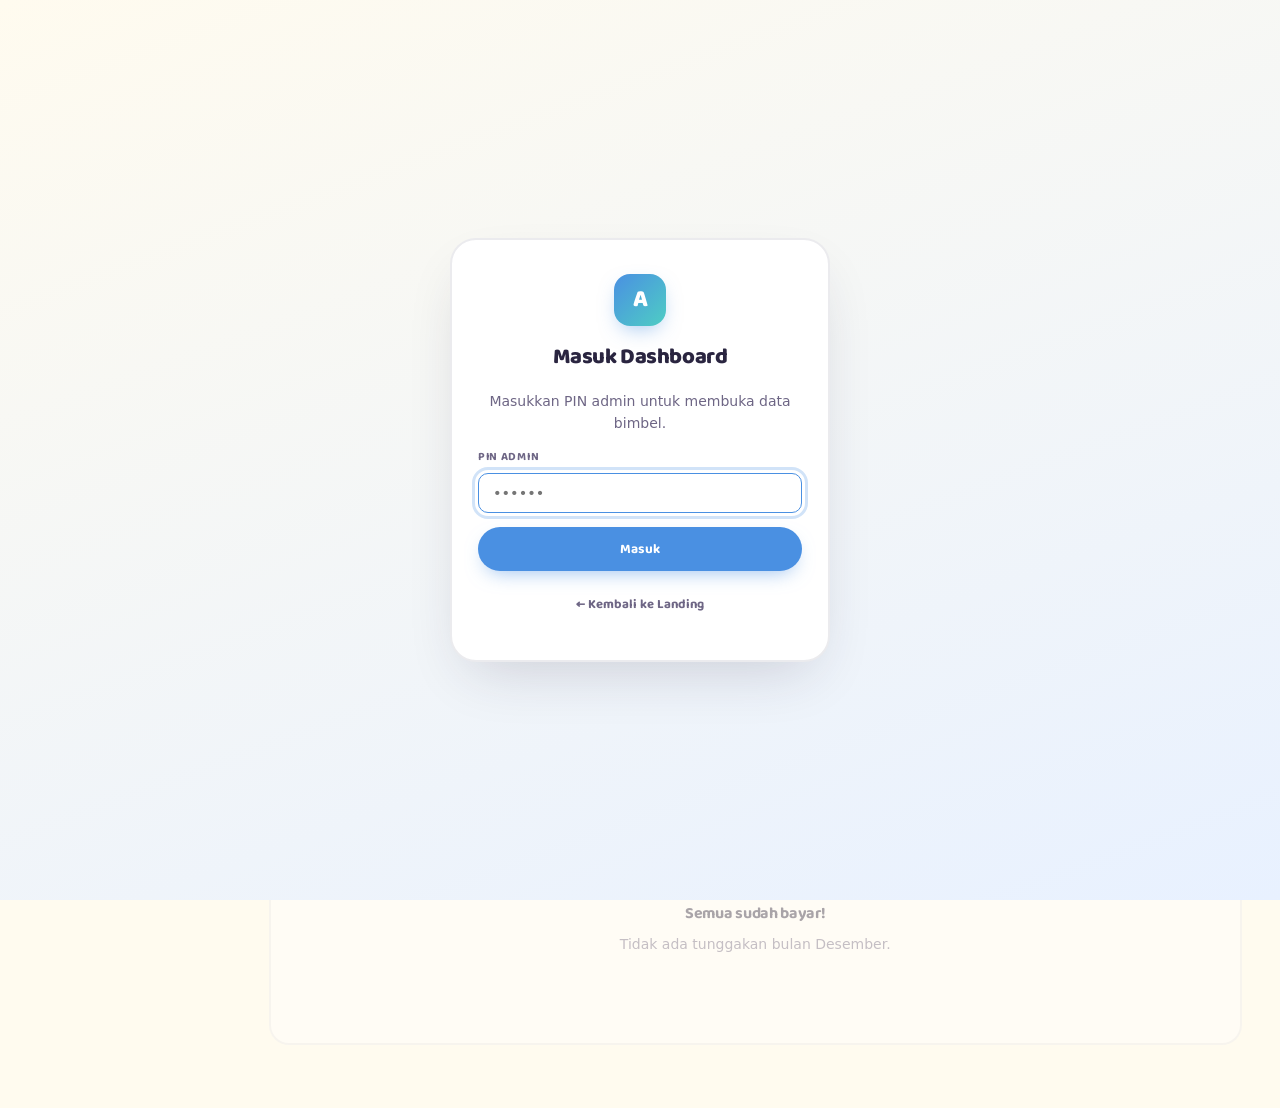
==== commit 67b7256d: "Add files via upload" ====
--- a/dashboard.html
+++ b/dashboard.html
@@ -7,7 +7,7 @@
 <title>Dashboard — Alief Bimbel</title>
 <link rel="preconnect" href="https://fonts.googleapis.com">
 <link rel="preconnect" href="https://fonts.gstatic.com" crossorigin>
-<link href="https://fonts.googleapis.com/css2?family=Poppins:wght@500;600;700;800&family=Nunito:wght@400;500;600;700;800&display=swap" rel="stylesheet">
+<link href="https://fonts.googleapis.com/css2?family=Baloo+2:wght@400;500;600;700;800" rel="stylesheet">
 <style>
 *{margin:0;padding:0;box-sizing:border-box}
 :root{
@@ -18,7 +18,7 @@
   --mint:#4ECDC4;--mint-soft:#D4F5F1;
   --lavender:#B8A4E8;--lavender-soft:#EDE5FB;
   --danger:#E53E3E;--danger-soft:#FED7D7;
-  --heading:'Poppins',system-ui,sans-serif;--body:'Nunito',system-ui,sans-serif;
+  --heading:'Baloo 2',system-ui,sans-serif;--body:'Nunito',system-ui,sans-serif;
   --shadow-sm:0 2px 8px rgba(42,37,64,.05);
   --shadow-md:0 8px 24px -8px rgba(42,37,64,.12);
   --shadow-lg:0 24px 60px -20px rgba(42,37,64,.2);
@@ -531,9 +531,46 @@
   html{scroll-behavior:auto}
   *,*::before,*::after{animation-duration:.001ms!important;animation-iteration-count:1!important;transition-duration:.001ms!important}
 }
+
+@keyframes fadeIn {
+  from { opacity: 0; transform: translateY(8px); }
+  to { opacity: 1; transform: translateY(0); }
+}
+
+.loading-overlay {
+  position: fixed;
+  inset: 0;
+  background: rgba(255, 251, 239, 0.9);
+  backdrop-filter: blur(4px);
+  display: none;
+  align-items: center;
+  justify-content: center;
+  z-index: 1000;
+}
+.loading-overlay.show {
+  display: flex;
+}
+.spinner {
+  width: 48px;
+  height: 48px;
+  border: 4px solid rgba(42, 37, 64, 0.1);
+  border-top-color: #4A90E2;
+  border-radius: 50%;
+  animation: spin 0.8s linear infinite;
+}
+@keyframes spin {
+  to { transform: rotate(360deg); }
+}
+
 </style>
 </head>
 <body class="loading">
+
+<!-- Loading Overlay -->
+<div class="loading-overlay" id="loading">
+  <div class="spinner"></div>
+</div>
+
 
 <!-- TOP BAR (HP / tablet) -->
 <header class="mtop">
@@ -561,6 +598,7 @@
       <button class="sb-link" type="button" data-view="guru"><span class="ic">👨‍🏫</span><span>Guru</span></button>
       <button class="sb-link" type="button" data-view="bayar"><span class="ic">💰</span><span>Pembayaran</span></button>
       <button class="sb-link" type="button" data-view="absen"><span class="ic">✅</span><span>Absensi Guru</span></button>
+      <button class="sb-link" type="button" data-view="pengaturan"><span class="ic">⚙️</span><span>Pengaturan</span></button>
     </nav>
     <div class="sb-footer">
       <div class="sync" id="syncDesk"><i></i><span>Menghubungkan…</span></div>
@@ -681,6 +719,7 @@
           <p class="sub">Catat pembayaran bulanan siswa</p>
         </div>
         <div class="topbar-actions">
+          <button class="btn btn-ghost" type="button" onclick="buatTagihan()">Buat Tagihan Bulan Ini</button>
           <button class="btn btn-primary" type="button" onclick="openBayarForm()">+ Catat Pembayaran</button>
         </div>
       </div>
@@ -710,6 +749,18 @@
       </div>
       <div class="panel">
         <div id="absenList"></div>
+      </div>
+    </section>
+
+    <!-- VIEW: PENGATURAN -->
+    <section id="view-pengaturan" class="view" style="display:none">
+      <div class="topbar"><div><h1>Pengaturan</h1><p class="sub">Tarif dan nomor WhatsApp yang tampil di website</p></div></div>
+      <div class="panel">
+        <div class="form-row full"><div class="field"><label for="pgWa">Nomor WhatsApp Admin</label><input type="tel" id="pgWa" placeholder="08xxxxxxxxxx"></div></div>
+        <div class="form-row"><div class="field"><label for="pgSd">Program SD (Rp/bulan)</label><input type="number" id="pgSd" step="10000"></div><div class="field"><label for="pgSmp">Program SMP</label><input type="number" id="pgSmp" step="10000"></div></div>
+        <div class="form-row"><div class="field"><label for="pgSma">Program SMA</label><input type="number" id="pgSma" step="10000"></div><div class="field"><label for="pgReguler">Paket Reguler</label><input type="number" id="pgReguler" step="10000"></div></div>
+        <div class="form-row"><div class="field"><label for="pgIntensif">Paket Intensif</label><input type="number" id="pgIntensif" step="10000"></div><div class="field"><label for="pgPrivat">Paket Privat</label><input type="number" id="pgPrivat" step="10000"></div></div>
+        <div class="form-actions"><button class="btn btn-primary" type="button" onclick="savePengaturan()">Simpan</button></div>
       </div>
     </section>
 
@@ -815,6 +866,12 @@
         <input type="tel" id="swWa" placeholder="08xxxxxxxxxx">
       </div>
     </div>
+    <div class="form-row full">
+      <div class="field">
+        <label>PIN Orang Tua (untuk login portal)</label>
+        <input type="text" id="swPin" placeholder="Kosongkan = dibuat otomatis" maxlength="8">
+      </div>
+    </div>
     <div class="form-row">
       <div class="field">
         <label>Program</label>
@@ -870,6 +927,12 @@
           <option value="aktif">Aktif</option>
           <option value="nonaktif">Nonaktif</option>
         </select>
+      </div>
+    </div>
+    <div class="form-row full">
+      <div class="field">
+        <label>PIN Guru (untuk login portal)</label>
+        <input type="text" id="grPin" placeholder="Kosongkan = dibuat otomatis" maxlength="8">
       </div>
     </div>
     <div class="form-row full">
@@ -974,7 +1037,7 @@
 const OLD_KEY   = 'aliefbimbel_data_v1';      // data lama (versi localStorage)
 const VIEW_KEY  = 'alief_view';
 
-const KINDS = ['siswa','guru','jadwal','bayar','absen'];
+const KINDS = ['siswa','guru','jadwal','bayar','absen','pengaturan'];
 const URUT_HARI = ['Senin','Selasa','Rabu','Kamis','Jumat','Sabtu','Minggu'];
 const NAMA_HARI = ['Minggu','Senin','Selasa','Rabu','Kamis','Jumat','Sabtu'];
 const NAMA_BULAN = ['Januari','Februari','Maret','April','Mei','Juni','Juli','Agustus','September','Oktober','November','Desember'];
@@ -995,7 +1058,7 @@
 /* ============================================================
    DATA & API
    ============================================================ */
-const emptyDB = () => ({ siswa:[], guru:[], jadwal:[], bayar:[], absen:[] });
+const emptyDB = () => ({ siswa:[], guru:[], jadwal:[], bayar:[], absen:[], pengaturan:[] });
 function normalize(d){
   const out = emptyDB();
   KINDS.forEach(k => { out[k] = Array.isArray(d?.[k]) ? d[k] : []; });
@@ -1186,7 +1249,7 @@
 /* ============================================================
    NAVIGASI + BURGER
    ============================================================ */
-const VIEW_TITLE = { overview:'Ringkasan', jadwal:'Jadwal', siswa:'Siswa', guru:'Guru', bayar:'Pembayaran', absen:'Absensi Guru' };
+const VIEW_TITLE = { overview:'Ringkasan', jadwal:'Jadwal', siswa:'Siswa', guru:'Guru', bayar:'Pembayaran', absen:'Absensi Guru', pengaturan:'Pengaturan' };
 
 function showView(view){
   if(!VIEW_TITLE[view]) view = 'overview';
@@ -1409,6 +1472,7 @@
     $('swProgram').value = s.program;
     $('swIuran').value = s.iuran;
     $('swCatatan').value = s.catatan || '';
+    $('swPin').value = s.pin || '';
   } else {
     $('swId').value = '';
     $('swNama').value = '';
@@ -1418,6 +1482,7 @@
     $('swProgram').value = 'Reguler';
     $('swIuran').value = 450000;
     $('swCatatan').value = '';
+    $('swPin').value = '';
   }
   openModal('modalSiswa');
 }
@@ -1431,7 +1496,8 @@
     wa: $('swWa').value.trim(),
     program: $('swProgram').value,
     iuran: parseInt($('swIuran').value, 10) || 0,
-    catatan: $('swCatatan').value.trim()
+    catatan: $('swCatatan').value.trim(),
+    pin: $('swPin').value.trim() || randPin()
   };
   if(!data.nama){ showToast('Nama siswa wajib diisi'); return; }
   const old = id ? DB.siswa.find(x => x.id === id) : null;
@@ -1490,6 +1556,7 @@
     $('grMapel').value = g.mapel;
     $('grStatus').value = g.status;
     $('grAlamat').value = g.alamat || '';
+    $('grPin').value = g.pin || '';
   } else {
     $('grId').value = '';
     $('grNama').value = '';
@@ -1497,6 +1564,7 @@
     $('grMapel').value = '';
     $('grStatus').value = 'aktif';
     $('grAlamat').value = '';
+    $('grPin').value = '';
   }
   openModal('modalGuru');
 }
@@ -1508,7 +1576,8 @@
     wa: $('grWa').value.trim(),
     mapel: $('grMapel').value.trim(),
     status: $('grStatus').value,
-    alamat: $('grAlamat').value.trim()
+    alamat: $('grAlamat').value.trim(),
+    pin: $('grPin').value.trim() || randPin()
   };
   if(!data.nama){ showToast('Nama guru wajib diisi'); return; }
   if(!data.mapel){ showToast('Mata pelajaran wajib diisi'); return; }
@@ -1565,7 +1634,7 @@
       <td data-label="Metode">${esc(b.metode || '—')}</td>
       <td data-label="Status">${st}</td>
       <td class="act"><div class="row-act">
-        ${b.status === 'unpaid' ? `<button class="btn btn-yellow btn-sm" type="button" onclick="tandaiLunas('${esc(b.id)}')">Tandai Lunas</button>` : ''}
+        <button class="btn ${b.status === 'unpaid' ? 'btn-yellow' : 'btn-ghost'} btn-sm" type="button" onclick="setStatusBayar('${esc(b.id)}','${b.status === 'unpaid' ? 'paid' : 'unpaid'}')">${b.status === 'unpaid' ? 'Tandai Lunas' : 'Batal Lunas'}</button>
         <button class="btn btn-ghost btn-sm" type="button" onclick="openBayarForm(null,'${esc(b.id)}')">Edit</button>
         <button class="btn btn-danger btn-sm" type="button" onclick="hapusBayar('${esc(b.id)}')">Hapus</button>
       </div></td>
@@ -1623,10 +1692,23 @@
     closeModal('modalBayar'); renderAll();
   }
 }
-async function tandaiLunas(id){
+async function setStatusBayar(id, status){
   const b = DB.bayar.find(x => x.id === id);
   if(!b) return;
-  if(await save('bayar', { ...b, status:'paid' })){ renderAll(); showToast('Ditandai lunas ✓'); }
+  if(await save('bayar', { ...b, status })){ renderAll(); showToast(status === 'paid' ? 'Ditandai lunas ✓' : 'Ditandai belum bayar'); }
+}
+const randPin = () => String(Math.floor(100000 + Math.random()*900000));
+
+/* buat tagihan bulan ini untuk semua siswa yang belum punya catatan */
+async function buatTagihan(){
+  const bln = getBulanIni(), thn = getTahunIni();
+  const todo = DB.siswa.filter(s => !DB.bayar.some(b => b.siswaId === s.id && b.bulan === bln && String(b.tahun) === String(thn)));
+  if(!todo.length){ showToast('Semua siswa sudah punya tagihan bulan ini'); return; }
+  if(!confirm('Buat tagihan ' + bln + ' ' + thn + ' untuk ' + todo.length + ' siswa?')) return;
+  for(const s of todo){
+    if(!await save('bayar', { id: uid('bayar'), siswaId: s.id, bulan: bln, tahun: thn, jumlah: s.iuran || 0, status:'unpaid', metode:'' })) break;
+  }
+  renderAll(); showToast('Tagihan dibuat');
 }
 async function hapusBayar(id){
   if(!confirm('Hapus catatan pembayaran ini?')) return;
@@ -1705,8 +1787,28 @@
   if(cur) sel.value = cur;
 }
 
+const DEF_TARIF = { sd:450000, smp:650000, sma:850000, reguler:450000, intensif:750000, privat:1200000 };
+function renderPengaturan(){
+  if(document.activeElement && document.activeElement.closest('#view-pengaturan')) return;
+  const p = DB.pengaturan.find(x => x.id === 'utama') || {};
+  const t = { ...DEF_TARIF, ...(p.tarif||{}) };
+  $('pgWa').value = p.wa || '';
+  ['sd','smp','sma','reguler','intensif','privat'].forEach(k => $('pg' + k[0].toUpperCase() + k.slice(1)).value = t[k]);
+}
+async function savePengaturan(){
+  let wa = $('pgWa').value.replace(/\D/g,'');
+  if(wa.startsWith('0')) wa = '62' + wa.slice(1);
+  if(wa.length < 9){ showToast('Nomor WhatsApp tidak valid'); return; }
+  const tarif = {};
+  for(const k of ['sd','smp','sma','reguler','intensif','privat']){
+    tarif[k] = parseInt($('pg' + k[0].toUpperCase() + k.slice(1)).value, 10) || 0;
+    if(!tarif[k]){ showToast('Semua tarif wajib diisi'); return; }
+  }
+  if(await save('pengaturan', { id:'utama', wa, tarif })){ showToast('Pengaturan disimpan'); renderAll(); }
+}
+
 function renderAll(){
-  renderOverview(); renderJadwal(); renderSiswa(); renderGuru(); renderBayar(); renderAbsensi();
+  renderOverview(); renderJadwal(); renderSiswa(); renderGuru(); renderBayar(); renderAbsensi(); renderPengaturan();
 }
 
 /* ============================================================
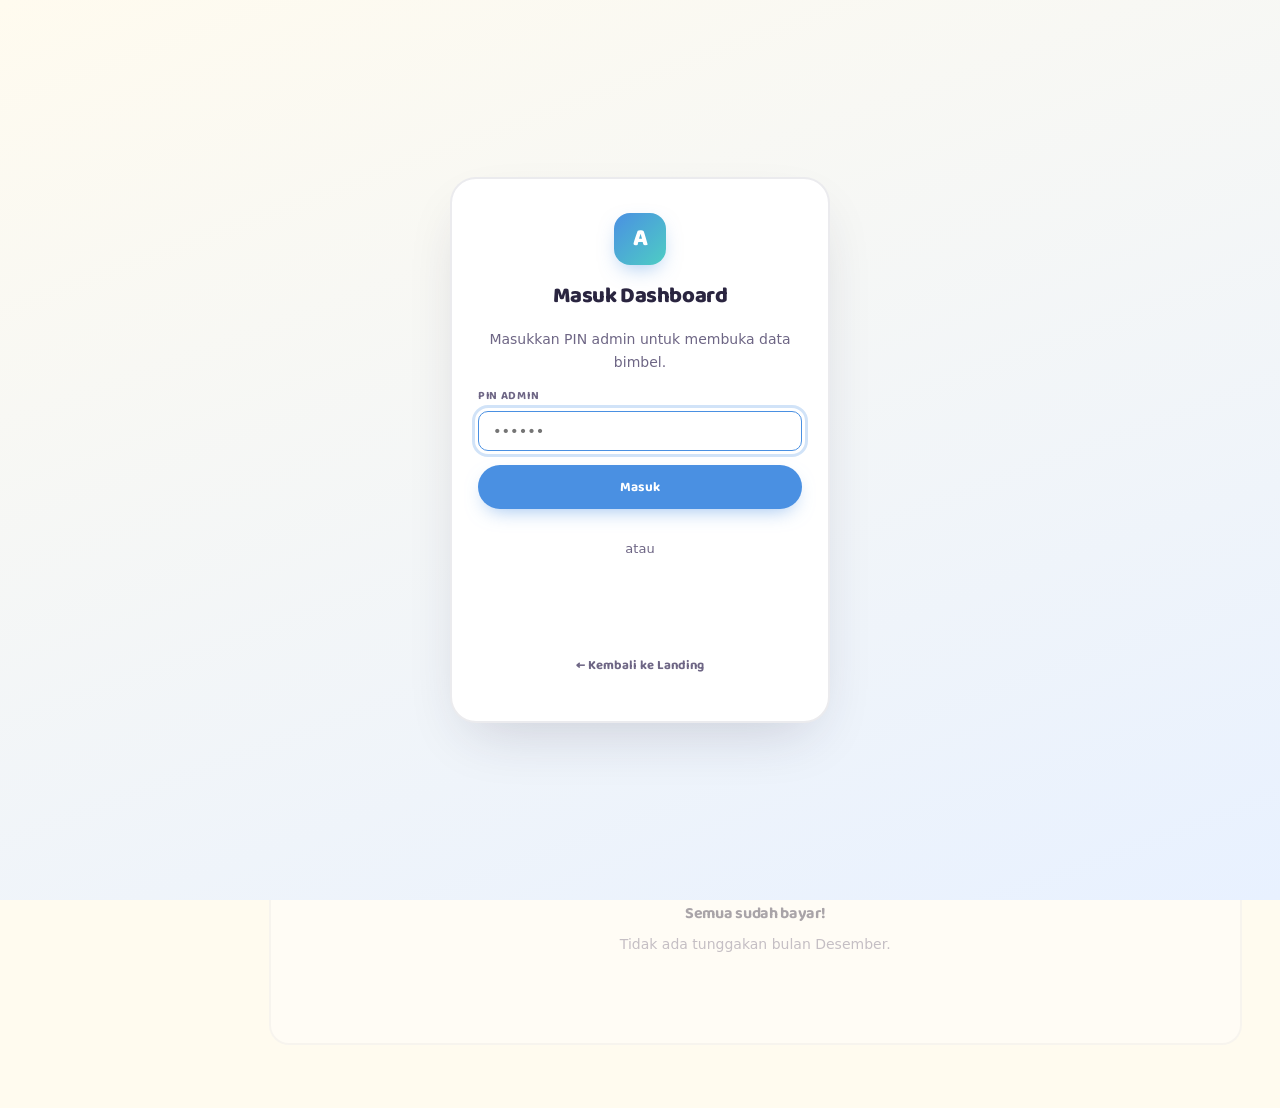
==== commit b4a04de0: "Update dashboard.html" ====
--- a/dashboard.html
+++ b/dashboard.html
@@ -8,6 +8,7 @@
 <link rel="preconnect" href="https://fonts.googleapis.com">
 <link rel="preconnect" href="https://fonts.gstatic.com" crossorigin>
 <link href="https://fonts.googleapis.com/css2?family=Baloo+2:wght@400;500;600;700;800" rel="stylesheet">
+<script src="https://accounts.google.com/gsi/client" async defer></script>
 <style>
 *{margin:0;padding:0;box-sizing:border-box}
 :root{
@@ -101,6 +102,8 @@
 .btn-primary:hover{transform:translate3d(0,-2px,0);box-shadow:0 14px 28px -12px rgba(74,144,226,.7)}
 .btn-yellow{background:var(--yellow);color:var(--ink);box-shadow:0 8px 20px -8px rgba(255,201,60,.6)}
 .btn-yellow:hover{transform:translate3d(0,-2px,0)}
+.lock-divider{display:flex;align-items:center;gap:10px;margin:16px 0;color:var(--muted);font-size:13px}
+.lock-divider::before,.lock-divider::after{content:'';flex:1;height:1px;background:var(--line)}
 .btn-ghost{background:#fff;color:var(--ink);border:1.5px solid var(--line)}
 .btn-ghost:hover{border-color:var(--blue);color:var(--blue-deep)}
 .btn-danger{background:#fff;color:var(--danger);border:1.5px solid var(--danger-soft)}
@@ -1020,6 +1023,11 @@
       <input type="password" id="lockPin" placeholder="••••••" autocomplete="current-password" required>
     </div>
     <button class="btn btn-primary" type="submit" id="lockBtn">Masuk</button>
+
+    <div class="lock-divider"><span>atau</span></div>
+    <div id="googleBtnAdmin" style="display:flex;justify-content:center;margin-bottom:10px"></div>
+    <p class="sub" id="lockGoogleErr" style="color:var(--danger,#E53E3E);text-align:center;min-height:18px"></p>
+
     <a href="index.html" class="sb-back">← Kembali ke Landing</a>
   </form>
 </div>
@@ -1032,6 +1040,7 @@
    KONFIGURASI
    ============================================================ */
 const API_BASE  = 'https://alief-worker.aliefbimbel.workers.dev';
+const GOOGLE_CLIENT_ID = '806589013552-d10aoihf1ie00o5cpo6dcauqi5feaaiq.apps.googleusercontent.com';
 const PIN_KEY   = 'alief_admin_key';
 const CACHE_KEY = 'aliefbimbel_cache_v2';
 const OLD_KEY   = 'aliefbimbel_data_v1';      // data lama (versi localStorage)
@@ -1154,6 +1163,62 @@
   setTimeout(() => $('lockPin').focus(), 50);
 }
 function hideLock(){ $('lock').classList.remove('show'); }
+
+/* ---- Login Admin via Google ---- */
+function initGoogleAdminLogin(){
+  if(!window.google || !google.accounts || !google.accounts.id) return;
+  google.accounts.id.initialize({
+    client_id: GOOGLE_CLIENT_ID,
+    callback: handleGoogleAdminCredential
+  });
+  const holder = $('googleBtnAdmin');
+  if(holder){
+    google.accounts.id.renderButton(holder, {
+      type: 'standard', theme: 'outline', size: 'large',
+      text: 'signin_with', shape: 'pill', logo_alignment: 'left'
+    });
+  }
+}
+
+async function handleGoogleAdminCredential(resp){
+  const errEl = $('lockGoogleErr');
+  errEl.textContent = '';
+  const btn = $('lockBtn');
+  btn.disabled = true;
+  try{
+    const r = await fetch(API_BASE + '/api/auth/google', {
+      method: 'POST',
+      headers: { 'Content-Type': 'application/json' },
+      body: JSON.stringify({ credential: resp.credential, role: 'admin' })
+    });
+    const d = await r.json().catch(() => ({}));
+    if(!r.ok || !d.adminKey){
+      throw new Error(d.error || 'Login Google gagal.');
+    }
+    adminKey = d.adminKey;
+    const ok = await loadFromServer(true);
+    if(ok) lsSet(PIN_KEY, adminKey);
+    else adminKey = '';
+  }catch(e){
+    errEl.textContent = e.message || 'Login Google gagal.';
+  }finally{
+    btn.disabled = false;
+  }
+}
+
+window.addEventListener('load', () => {
+  // google script dimuat async, coba beberapa kali sampai siap
+  let tries = 0;
+  const t = setInterval(() => {
+    tries++;
+    if(window.google && google.accounts && google.accounts.id){
+      clearInterval(t);
+      initGoogleAdminLogin();
+    } else if(tries > 40){
+      clearInterval(t);
+    }
+  }, 150);
+});
 
 $('lockForm').addEventListener('submit', async e => {
   e.preventDefault();
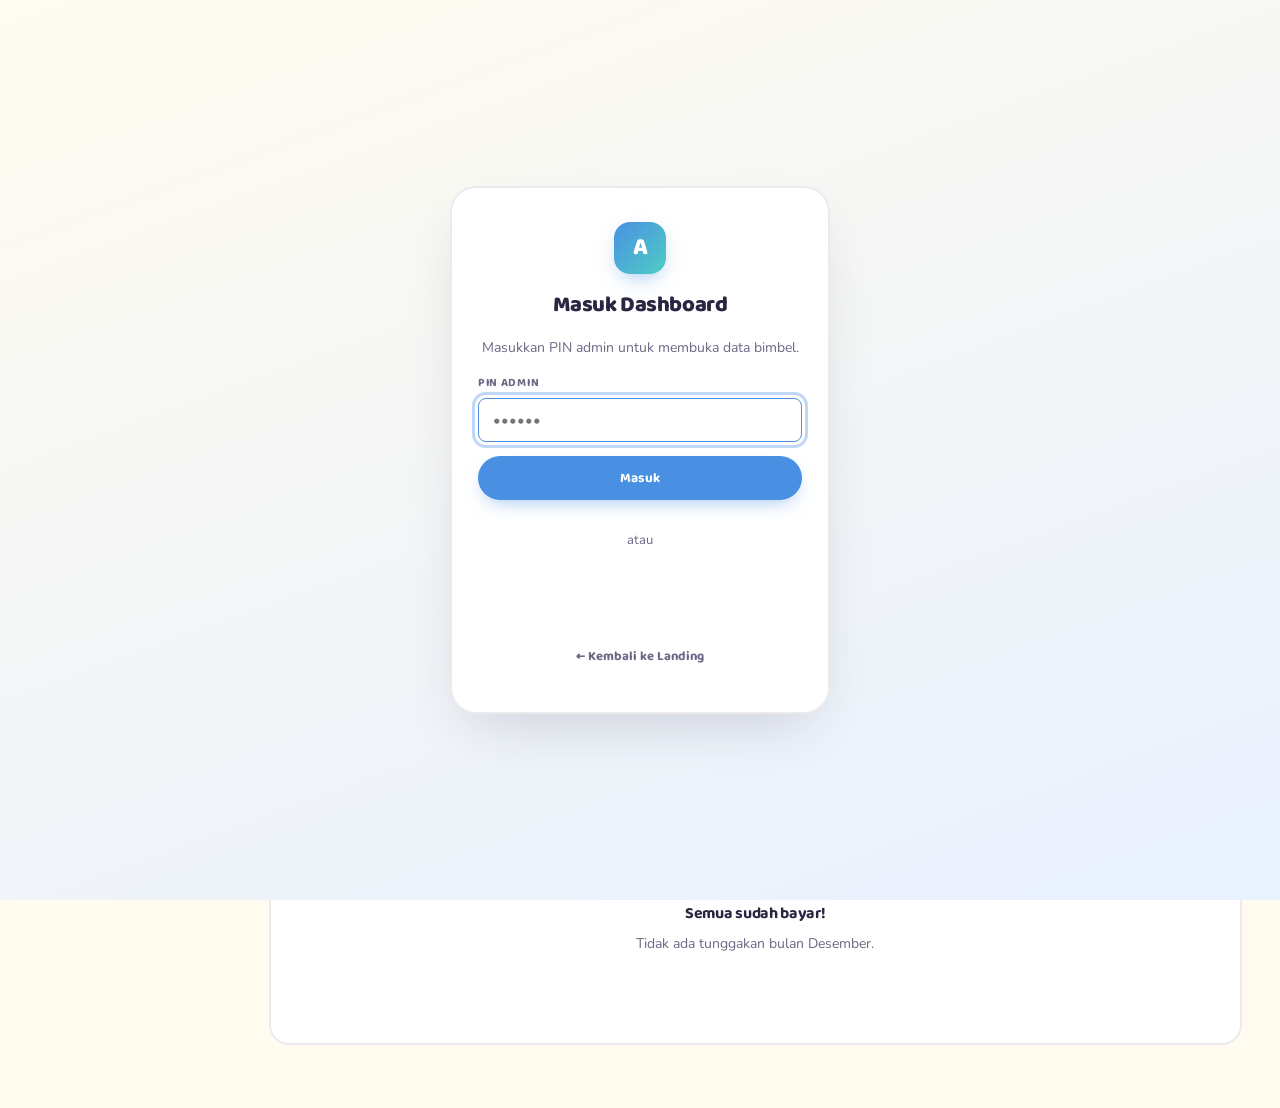
==== commit 4168f20c: "Add files via upload" ====
--- a/dashboard.html
+++ b/dashboard.html
@@ -4,10 +4,10 @@
 <meta charset="UTF-8">
 <meta name="viewport" content="width=device-width, initial-scale=1.0, viewport-fit=cover">
 <meta name="theme-color" content="#FFFBEF">
-<title>Dashboard — Alief Bimbel</title>
+<title>Dashboard — AlifBimbel</title>
 <link rel="preconnect" href="https://fonts.googleapis.com">
 <link rel="preconnect" href="https://fonts.gstatic.com" crossorigin>
-<link href="https://fonts.googleapis.com/css2?family=Baloo+2:wght@400;500;600;700;800" rel="stylesheet">
+<link href="https://fonts.googleapis.com/css2?family=Baloo+2:wght@400;500;600;700;800&family=Nunito:wght@400;500;600;700;800&display=swap" rel="stylesheet">
 <script src="https://accounts.google.com/gsi/client" async defer></script>
 <style>
 *{margin:0;padding:0;box-sizing:border-box}
@@ -565,6 +565,72 @@
   to { transform: rotate(360deg); }
 }
 
+/* ===== ENHANCED ANIMATIONS (dashboard) ===== */
+@keyframes slideInLeft{
+  from{opacity:0;transform:translateX(-18px)}
+  to{opacity:1;transform:translateX(0)}
+}
+@keyframes slideInUp{
+  from{opacity:0;transform:translateY(18px)}
+  to{opacity:1;transform:translateY(0)}
+}
+@keyframes statIn{
+  from{opacity:0;transform:translateY(14px) scale(.96)}
+  to{opacity:1;transform:translateY(0) scale(1)}
+}
+@keyframes panelIn{
+  from{opacity:0;transform:translateY(10px)}
+  to{opacity:1;transform:translateY(0)}
+}
+.sidebar{animation:slideInLeft .45s cubic-bezier(.22,1,.36,1) both}
+.main{animation:slideInUp .5s cubic-bezier(.22,1,.36,1) .05s both}
+.stat{animation:statIn .55s cubic-bezier(.34,1.56,.64,1) both}
+.stat:nth-child(1){animation-delay:.05s}
+.stat:nth-child(2){animation-delay:.12s}
+.stat:nth-child(3){animation-delay:.19s}
+.stat:nth-child(4){animation-delay:.26s}
+.panel{animation:panelIn .5s cubic-bezier(.22,1,.36,1) .22s both}
+.panel:nth-child(2){animation-delay:.3s}
+.panel:nth-child(3){animation-delay:.36s}
+
+/* sb-link active indicator */
+.sb-link.on::before{
+  content:'';position:absolute;left:0;top:50%;transform:translateY(-50%);
+  width:4px;height:24px;border-radius:0 4px 4px 0;
+  background:var(--yellow);opacity:.85;
+}
+.sb-link{position:relative}
+
+/* Table row hover */
+.tbl tr:hover td{background:rgba(74,144,226,.04);transition:background .15s}
+
+/* stat value shimmer on load */
+.stat .val{
+  background:linear-gradient(90deg,var(--ink) 0%,var(--blue-deep) 50%,var(--ink) 100%);
+  background-size:200% auto;
+  -webkit-background-clip:text;
+  -webkit-text-fill-color:transparent;
+  background-clip:text;
+  animation:shimmerStat 3s linear infinite;
+}
+@keyframes shimmerStat{
+  0%{background-position:200% center}
+  100%{background-position:-200% center}
+}
+
+/* modal entrance */
+.modal-box{
+  animation:modalIn .35s cubic-bezier(.34,1.56,.64,1);
+}
+@keyframes modalIn{
+  from{opacity:0;transform:scale(.94) translateY(10px)}
+  to{opacity:1;transform:scale(1) translateY(0)}
+}
+
+/* focus ring consistent */
+button:focus-visible,input:focus-visible,select:focus-visible,a:focus-visible{
+  outline:3px solid rgba(74,144,226,.35);outline-offset:3px;border-radius:8px;
+}
 </style>
 </head>
 <body class="loading">
@@ -590,7 +656,7 @@
     <div class="sb-brand">
       <div class="sb-logo">A</div>
       <div>
-        <div class="sb-brand-text">Alief Bimbel</div>
+        <div class="sb-brand-text">AlifBimbel</div>
         <div class="sb-brand-sub">Panel Pengelola</div>
       </div>
     </div>
@@ -703,7 +769,7 @@
       <div class="topbar">
         <div>
           <h1>Guru / Tutor</h1>
-          <p class="sub">Daftar pengajar Alief Bimbel</p>
+          <p class="sub">Daftar pengajar AlifBimbel</p>
         </div>
         <div class="topbar-actions">
           <button class="btn btn-primary" type="button" onclick="openGuruForm()">+ Tambah Guru</button>
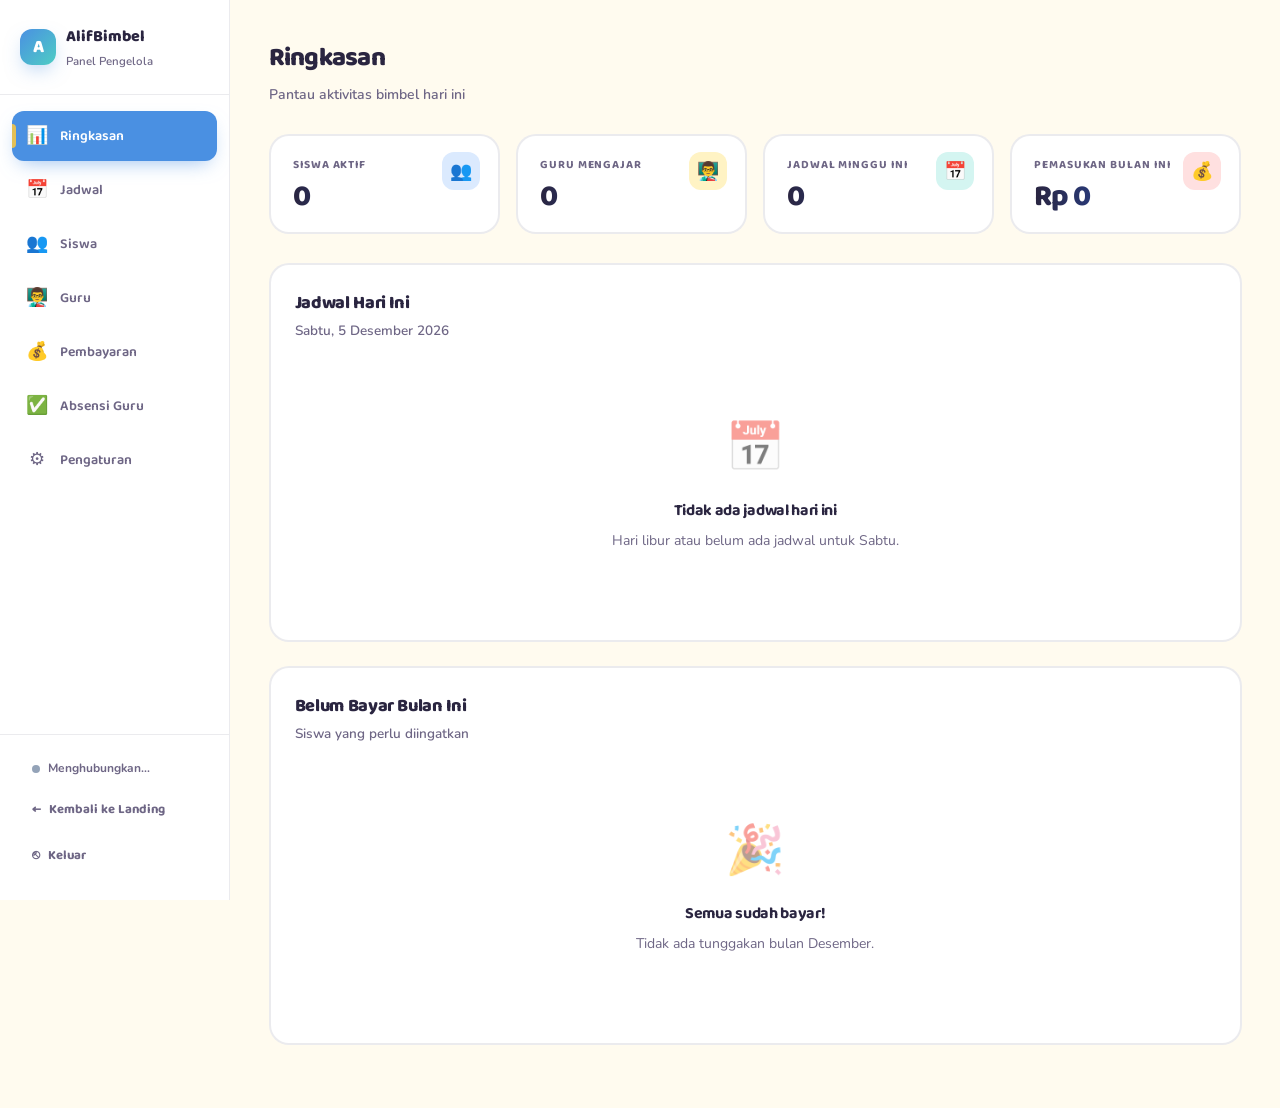
==== commit 14ab4e6d: "Add files via upload" ====
--- a/dashboard.html
+++ b/dashboard.html
@@ -826,9 +826,9 @@
       <div class="topbar"><div><h1>Pengaturan</h1><p class="sub">Tarif dan nomor WhatsApp yang tampil di website</p></div></div>
       <div class="panel">
         <div class="form-row full"><div class="field"><label for="pgWa">Nomor WhatsApp Admin</label><input type="tel" id="pgWa" placeholder="08xxxxxxxxxx"></div></div>
-        <div class="form-row"><div class="field"><label for="pgSd">Program SD (Rp/bulan)</label><input type="number" id="pgSd" step="10000"></div><div class="field"><label for="pgSmp">Program SMP</label><input type="number" id="pgSmp" step="10000"></div></div>
-        <div class="form-row"><div class="field"><label for="pgSma">Program SMA</label><input type="number" id="pgSma" step="10000"></div><div class="field"><label for="pgReguler">Paket Reguler</label><input type="number" id="pgReguler" step="10000"></div></div>
-        <div class="form-row"><div class="field"><label for="pgIntensif">Paket Intensif</label><input type="number" id="pgIntensif" step="10000"></div><div class="field"><label for="pgPrivat">Paket Privat</label><input type="number" id="pgPrivat" step="10000"></div></div>
+        <div class="form-row"><div class="field"><label for="pgSd13">Program SD Kelas 1-3 (Rp/bulan)</label><input type="number" id="pgSd13" step="10000"></div><div class="field"><label for="pgSd46">Program SD Kelas 4-6 (Rp/bulan)</label><input type="number" id="pgSd46" step="10000"></div></div>
+        <div class="form-row"><div class="field"><label for="pgReguler">Paket Reguler</label><input type="number" id="pgReguler" step="10000"></div><div class="field"><label for="pgIntensif">Paket Intensif</label><input type="number" id="pgIntensif" step="10000"></div></div>
+        <div class="form-row"><div class="field"><label for="pgPrivat">Paket Privat SD</label><input type="number" id="pgPrivat" step="10000"></div></div>
         <div class="form-actions"><button class="btn btn-primary" type="button" onclick="savePengaturan()">Simpan</button></div>
       </div>
     </section>
@@ -871,14 +871,15 @@
         <label>Kelas / Program</label>
         <select id="jdlKelas">
           <option value="">— Pilih Kelas —</option>
+          <option>SD Kelas 1</option>
+          <option>SD Kelas 2</option>
+          <option>SD Kelas 3</option>
+          <option>SD Kelas 4</option>
+          <option>SD Kelas 5</option>
+          <option>SD Kelas 6</option>
           <option>SD Kelas 1-3</option>
           <option>SD Kelas 4-6</option>
-          <option>SMP Kelas 7</option>
-          <option>SMP Kelas 8</option>
-          <option>SMP Kelas 9</option>
-          <option>SMA Kelas 10</option>
-          <option>SMA Kelas 11</option>
-          <option>SMA Kelas 12</option>
+          <option>Privat SD</option>
         </select>
       </div>
       <div class="field">
